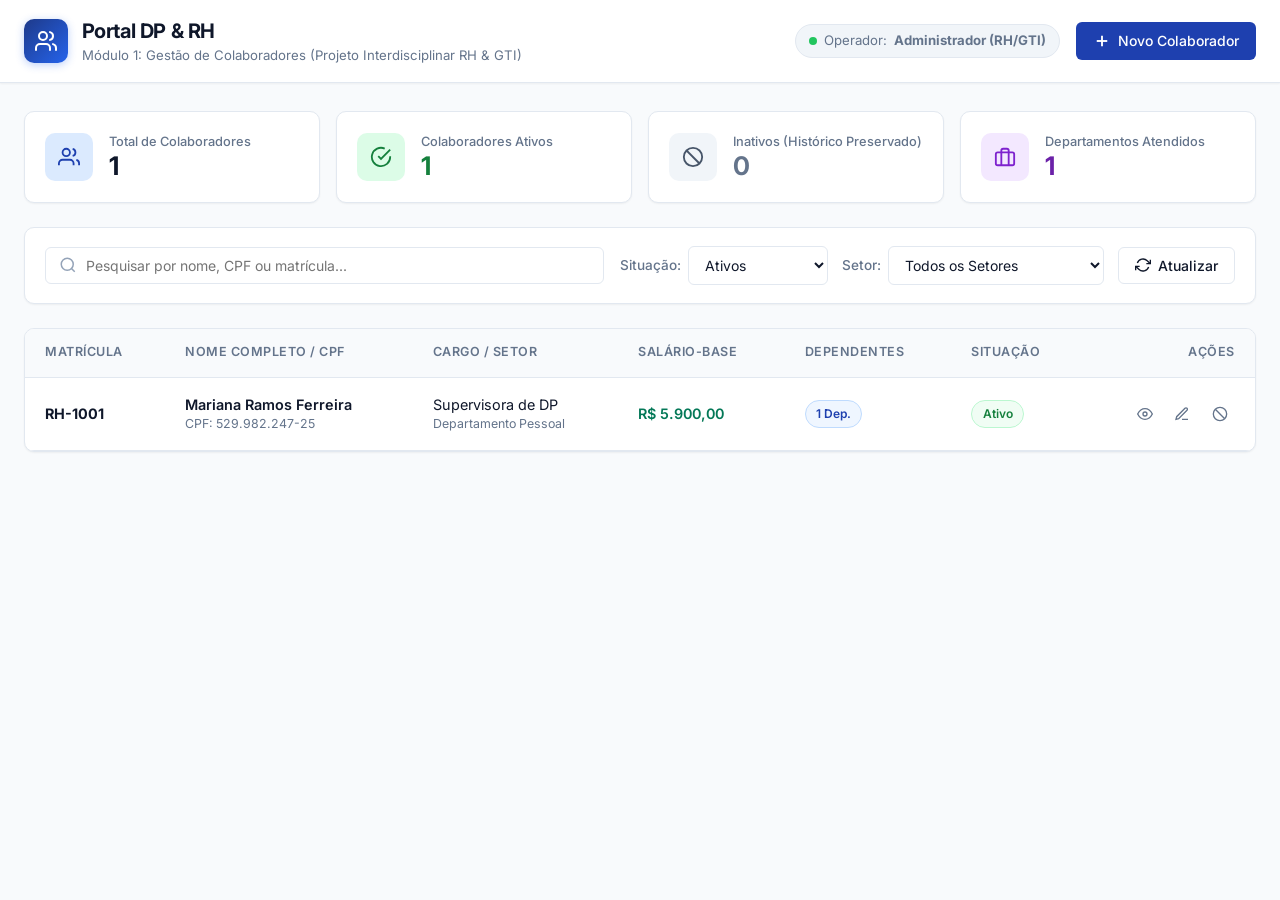
==== frontend/index.html @ aa5ba2c9 "feat: Implementação do Módulo 1 - Cadastro de Colaboradores (RH & GTI)" ====
<!DOCTYPE html>
<html lang="pt-BR">
<head>
  <meta charset="UTF-8">
  <meta name="viewport" content="width=device-width, initial-scale=1.0">
  <title>Portal DP & RH — Cadastro de Colaboradores</title>
  <meta name="description" content="Sistema de Departamento Pessoal e Gestão de Colaboradores — Módulo 1: Cadastro, Consulta, Edição e Auditoria de Colaboradores.">
  <link rel="preconnect" href="https://fonts.googleapis.com">
  <link rel="preconnect" href="https://fonts.gstatic.com" crossorigin>
  <link href="https://fonts.googleapis.com/css2?family=Inter:wght@300;400;500;600;700&display=swap" rel="stylesheet">
  <link rel="stylesheet" href="styles.css">
</head>
<body>
  <!-- Cabeçalho Principal -->
  <header class="app-header">
    <div class="header-container">
      <div class="brand">
        <div class="brand-icon">
          <svg width="24" height="24" viewBox="0 0 24 24" fill="none" stroke="currentColor" stroke-width="2" stroke-linecap="round" stroke-linejoin="round">
            <path d="M16 21v-2a4 4 0 0 0-4-4H6a4 4 0 0 0-4 4v2"></path>
            <circle cx="9" cy="7" r="4"></circle>
            <path d="M22 21v-2a4 4 0 0 0-3-3.87"></path>
            <path d="M16 3.13a4 4 0 0 1 0 7.75"></path>
          </svg>
        </div>
        <div>
          <h1 class="brand-title">Portal DP &amp; RH</h1>
          <p class="brand-subtitle">Módulo 1: Gestão de Colaboradores (Projeto Interdisciplinar RH &amp; GTI)</p>
        </div>
      </div>
      <div class="header-actions">
        <span class="user-badge" id="user-badge">
          <span class="user-status-dot"></span>
          Operador: <strong>Administrador (RH/GTI)</strong>
        </span>
        <button id="btn-novo-colaborador" class="btn btn-primary">
          <svg width="18" height="18" viewBox="0 0 24 24" fill="none" stroke="currentColor" stroke-width="2.5">
            <line x1="12" y1="5" x2="12" y2="19"></line>
            <line x1="5" y1="12" x2="19" y2="12"></line>
          </svg>
          Novo Colaborador
        </button>
      </div>
    </div>
  </header>

  <!-- Conteúdo Principal -->
  <main class="main-content">
    <!-- Cards de Métricas / Resumo -->
    <section class="metrics-grid">
      <div class="metric-card">
        <div class="metric-icon metric-icon-blue">
          <svg width="22" height="22" viewBox="0 0 24 24" fill="none" stroke="currentColor" stroke-width="2">
            <path d="M17 21v-2a4 4 0 0 0-4-4H5a4 4 0 0 0-4 4v2"></path>
            <circle cx="9" cy="7" r="4"></circle>
            <path d="M23 21v-2a4 4 0 0 0-3-3.87"></path>
            <path d="M16 3.13a4 4 0 0 1 0 7.75"></path>
          </svg>
        </div>
        <div class="metric-info">
          <span class="metric-label">Total de Colaboradores</span>
          <span class="metric-value" id="stat-total">0</span>
        </div>
      </div>

      <div class="metric-card">
        <div class="metric-icon metric-icon-green">
          <svg width="22" height="22" viewBox="0 0 24 24" fill="none" stroke="currentColor" stroke-width="2">
            <path d="M22 11.08V12a10 10 0 1 1-5.93-9.14"></path>
            <polyline points="22 4 12 14.01 9 11.01"></polyline>
          </svg>
        </div>
        <div class="metric-info">
          <span class="metric-label">Colaboradores Ativos</span>
          <span class="metric-value text-green" id="stat-ativos">0</span>
        </div>
      </div>

      <div class="metric-card">
        <div class="metric-icon metric-icon-gray">
          <svg width="22" height="22" viewBox="0 0 24 24" fill="none" stroke="currentColor" stroke-width="2">
            <circle cx="12" cy="12" r="10"></circle>
            <line x1="4.93" y1="4.93" x2="19.07" y2="19.07"></line>
          </svg>
        </div>
        <div class="metric-info">
          <span class="metric-label">Inativos (Histórico Preservado)</span>
          <span class="metric-value text-gray" id="stat-inativos">0</span>
        </div>
      </div>

      <div class="metric-card">
        <div class="metric-icon metric-icon-purple">
          <svg width="22" height="22" viewBox="0 0 24 24" fill="none" stroke="currentColor" stroke-width="2">
            <rect x="2" y="7" width="20" height="14" rx="2" ry="2"></rect>
            <path d="M16 21V5a2 2 0 0 0-2-2h-4a2 2 0 0 0-2 2v16"></path>
          </svg>
        </div>
        <div class="metric-info">
          <span class="metric-label">Departamentos Atendidos</span>
          <span class="metric-value text-purple" id="stat-setores">0</span>
        </div>
      </div>
    </section>

    <!-- Barra de Filtros e Pesquisa -->
    <section class="filters-card">
      <div class="search-input-wrapper">
        <svg class="search-icon" width="18" height="18" viewBox="0 0 24 24" fill="none" stroke="currentColor" stroke-width="2">
          <circle cx="11" cy="11" r="8"></circle>
          <line x1="21" y1="21" x2="16.65" y2="16.65"></line>
        </svg>
        <input 
          type="text" 
          id="filtro-pesquisa" 
          class="form-control search-input" 
          placeholder="Pesquisar por nome, CPF ou matrícula..."
          autocomplete="off"
        >
        <button id="btn-limpar-pesquisa" class="btn-clear hidden" title="Limpar pesquisa">&times;</button>
      </div>

      <div class="filters-group">
        <div class="filter-item">
          <label for="filtro-situacao">Situação:</label>
          <select id="filtro-situacao" class="form-control select-control">
            <option value="todos">Todos</option>
            <option value="ativo" selected>Ativos</option>
            <option value="inativo">Inativos</option>
          </select>
        </div>

        <div class="filter-item">
          <label for="filtro-setor">Setor:</label>
          <select id="filtro-setor" class="form-control select-control">
            <option value="">Todos os Setores</option>
            <option value="Recursos Humanos">Recursos Humanos</option>
            <option value="Departamento Pessoal">Departamento Pessoal</option>
            <option value="Tecnologia da Informação">Tecnologia da Informação</option>
            <option value="Financeiro">Financeiro</option>
            <option value="Operações">Operações</option>
            <option value="Comercial">Comercial</option>
            <option value="Administrativo">Administrativo</option>
          </select>
        </div>

        <button id="btn-recarregar" class="btn btn-outline" title="Atualizar listagem">
          <svg width="16" height="16" viewBox="0 0 24 24" fill="none" stroke="currentColor" stroke-width="2">
            <path d="M23 4v6h-6"></path>
            <path d="M1 20v-6h6"></path>
            <path d="M3.51 9a9 9 0 0 1 14.85-3.36L23 10M1 14l4.64 4.36A9 9 0 0 0 20.49 15"></path>
          </svg>
          Atualizar
        </button>
      </div>
    </section>

    <!-- Tabela de Colaboradores -->
    <section class="table-card">
      <div class="table-responsive">
        <table class="data-table" id="tabela-colaboradores">
          <thead>
            <tr>
              <th>Matrícula</th>
              <th>Nome Completo / CPF</th>
              <th>Cargo / Setor</th>
              <th>Salário-base</th>
              <th>Dependentes</th>
              <th>Situação</th>
              <th class="text-right">Ações</th>
            </tr>
          </thead>
          <tbody id="corpo-tabela">
            <!-- Renderizado dinamicamente via JavaScript -->
          </tbody>
        </table>
      </div>

      <!-- Estado Vazio / Sem Resultados -->
      <div id="estado-vazio" class="empty-state hidden">
        <div class="empty-icon">
          <svg width="48" height="48" viewBox="0 0 24 24" fill="none" stroke="currentColor" stroke-width="1.5">
            <circle cx="11" cy="11" r="8"></circle>
            <line x1="21" y1="21" x2="16.65" y2="16.65"></line>
            <line x1="8" y1="11" x2="14" y2="11"></line>
          </svg>
        </div>
        <h3 class="empty-title">Nenhum colaborador encontrado</h3>
        <p class="empty-desc">Tente alterar os termos da busca ou os filtros de situação e setor.</p>
        <button id="btn-limpar-filtros" class="btn btn-primary btn-sm">Limpar Filtros</button>
      </div>
    </section>
  </main>

  <!-- ============================================================ -->
  <!-- MODAL: FORMULÁRIO DE CADASTRO / EDIÇÃO                       -->
  <!-- ============================================================ -->
  <div id="modal-form" class="modal-overlay hidden" role="dialog" aria-modal="true" aria-labelledby="form-modal-title">
    <div class="modal-card modal-lg">
      <div class="modal-header">
        <div>
          <h2 id="form-modal-title" class="modal-title">Cadastrar Novo Colaborador</h2>
          <p class="modal-subtitle">Preencha os dados cadastrais conforme a especificação do Departamento Pessoal.</p>
        </div>
        <button class="btn-close" id="btn-fechar-form-modal" aria-label="Fechar">&times;</button>
      </div>

      <form id="colaborador-form" novalidate>
        <input type="hidden" id="colaborador-id">

        <div class="modal-body modal-scroll">
          <!-- Alerta de Erro Geral -->
          <div id="form-alerta-erro" class="alert alert-danger hidden"></div>

          <!-- SEÇÃO A: DADOS PESSOAIS -->
          <fieldset class="form-section">
            <legend class="section-legend">
              <span class="section-number">A</span>
              Dados Pessoais
            </legend>
            <div class="form-grid">
              <div class="form-group col-span-8">
                <label for="campo-nome">Nome Completo <span class="required">*</span></label>
                <input type="text" id="campo-nome" class="form-control" placeholder="Ex: Maria da Silva Souza" required>
                <span class="field-error" id="erro-nome_completo"></span>
              </div>

              <div class="form-group col-span-4">
                <label for="campo-cpf">CPF <span class="required">*</span></label>
                <input type="text" id="campo-cpf" class="form-control" placeholder="000.000.000-00" maxlength="14" required>
                <span class="field-error" id="erro-cpf"></span>
              </div>

              <div class="form-group col-span-6">
                <label for="campo-rg">RG <span class="text-muted">(Opcional)</span></label>
                <input type="text" id="campo-rg" class="form-control" placeholder="Ex: 12.345.678-9">
                <span class="field-error" id="erro-rg"></span>
              </div>

              <div class="form-group col-span-6">
                <label for="campo-data-nasc">Data de Nascimento <span class="required">*</span></label>
                <input type="date" id="campo-data-nasc" class="form-control" required>
                <span class="field-error" id="erro-data_nascimento"></span>
              </div>
            </div>
          </fieldset>

          <!-- SEÇÃO B: DADOS DE CONTATO E ENDEREÇO -->
          <fieldset class="form-section">
            <legend class="section-legend">
              <span class="section-number">B</span>
              Dados de Contato &amp; Endereço
            </legend>
            <div class="form-grid">
              <div class="form-group col-span-6">
                <label for="campo-email">E-mail Corporativo/Pessoal <span class="required">*</span></label>
                <input type="email" id="campo-email" class="form-control" placeholder="colaborador@empresa.com.br" required>
                <span class="field-error" id="erro-email"></span>
              </div>

              <div class="form-group col-span-6">
                <label for="campo-telefone">Telefone / WhatsApp <span class="text-muted">(Opcional)</span></label>
                <input type="tel" id="campo-telefone" class="form-control" placeholder="(00) 00000-0000">
                <span class="field-error" id="erro-telefone"></span>
              </div>

              <div class="form-group col-span-8">
                <label for="campo-logradouro">Logradouro / Rua <span class="text-muted">(Opcional)</span></label>
                <input type="text" id="campo-logradouro" class="form-control" placeholder="Av. Brasil">
              </div>

              <div class="form-group col-span-4">
                <label for="campo-numero">Número <span class="text-muted">(Opcional)</span></label>
                <input type="text" id="campo-numero" class="form-control" placeholder="Ex: 120">
              </div>

              <div class="form-group col-span-4">
                <label for="campo-bairro">Bairro <span class="text-muted">(Opcional)</span></label>
                <input type="text" id="campo-bairro" class="form-control" placeholder="Centro">
              </div>

              <div class="form-group col-span-4">
                <label for="campo-cidade">Cidade <span class="text-muted">(Opcional)</span></label>
                <input type="text" id="campo-cidade" class="form-control" placeholder="São Paulo">
              </div>

              <div class="form-group col-span-2">
                <label for="campo-uf">UF <span class="text-muted">(Opcional)</span></label>
                <input type="text" id="campo-uf" class="form-control" placeholder="SP" maxlength="2">
              </div>

              <div class="form-group col-span-2">
                <label for="campo-cep">CEP <span class="text-muted">(Opcional)</span></label>
                <input type="text" id="campo-cep" class="form-control" placeholder="00000-000" maxlength="9">
              </div>
            </div>
          </fieldset>

          <!-- SEÇÃO C: DADOS PROFISSIONAIS -->
          <fieldset class="form-section">
            <legend class="section-legend">
              <span class="section-number">C</span>
              Dados Profissionais &amp; Vínculo
            </legend>
            <div class="form-grid">
              <div class="form-group col-span-4">
                <label for="campo-matricula">Matrícula (ID Único) <span class="required">*</span></label>
                <input type="text" id="campo-matricula" class="form-control" placeholder="Ex: RH-2024" required>
                <span class="field-error" id="erro-matricula"></span>
              </div>

              <div class="form-group col-span-4">
                <label for="campo-data-adm">Data de Admissão <span class="required">*</span></label>
                <input type="date" id="campo-data-adm" class="form-control" required>
                <span class="field-error" id="erro-data_admissao"></span>
              </div>

              <div class="form-group col-span-4">
                <label for="campo-situacao">Situação do Vínculo <span class="required">*</span></label>
                <select id="campo-situacao" class="form-control select-control" required>
                  <option value="ativo" selected>Ativo</option>
                  <option value="inativo">Inativo</option>
                </select>
                <span class="field-error" id="erro-situacao"></span>
              </div>

              <div class="form-group col-span-4">
                <label for="campo-cargo">Cargo ou Função <span class="required">*</span></label>
                <input type="text" id="campo-cargo" class="form-control" placeholder="Ex: Analista de Recursos Humanos" required>
                <span class="field-error" id="erro-cargo"></span>
              </div>

              <div class="form-group col-span-4">
                <label for="campo-setor">Setor / Departamento <span class="required">*</span></label>
                <select id="campo-setor" class="form-control select-control" required>
                  <option value="">Selecione um setor...</option>
                  <option value="Recursos Humanos">Recursos Humanos</option>
                  <option value="Departamento Pessoal">Departamento Pessoal</option>
                  <option value="Tecnologia da Informação">Tecnologia da Informação</option>
                  <option value="Financeiro">Financeiro</option>
                  <option value="Operações">Operações</option>
                  <option value="Comercial">Comercial</option>
                  <option value="Administrativo">Administrativo</option>
                </select>
                <span class="field-error" id="erro-setor"></span>
              </div>

              <div class="form-group col-span-4">
                <label for="campo-salario">Salário-base (R$) <span class="required">*</span></label>
                <input type="text" id="campo-salario" class="form-control" placeholder="0,00" required>
                <span class="field-error" id="erro-salario_base"></span>
              </div>
            </div>
          </fieldset>

          <!-- SEÇÃO D: DEPENDENTES -->
          <fieldset class="form-section">
            <div class="section-legend-row">
              <legend class="section-legend">
                <span class="section-number">D</span>
                Dependentes (Para Fins Cadastrais e Futuro IRRF/Salário-família)
              </legend>
              <button type="button" id="btn-adicionar-dependente" class="btn btn-outline btn-sm">
                <svg width="14" height="14" viewBox="0 0 24 24" fill="none" stroke="currentColor" stroke-width="2">
                  <line x1="12" y1="5" x2="12" y2="19"></line>
                  <line x1="5" y1="12" x2="19" y2="12"></line>
                </svg>
                + Adicionar Dependente
              </button>
            </div>

            <div id="container-dependentes" class="dependentes-list">
              <!-- Linhas de dependentes inseridas dinamicamente -->
            </div>
            <div id="dependentes-vazio" class="dependentes-empty-hint">
              Nenhum dependente informado para este colaborador.
            </div>
          </fieldset>
        </div>

        <div class="modal-footer">
          <button type="button" class="btn btn-outline" id="btn-cancelar-form">Cancelar</button>
          <button type="submit" class="btn btn-primary" id="btn-salvar-colaborador">
            <svg width="18" height="18" viewBox="0 0 24 24" fill="none" stroke="currentColor" stroke-width="2">
              <path d="M19 21H5a2 2 0 0 1-2-2V5a2 2 0 0 1 2-2h11l5 5v11a2 2 0 0 1-2 2z"></path>
              <polyline points="17 21 17 13 7 13 7 21"></polyline>
              <polyline points="7 3 7 8 15 8"></polyline>
            </svg>
            Salvar Colaborador
          </button>
        </div>
      </form>
    </div>
  </div>

  <!-- ============================================================ -->
  <!-- MODAL: VISUALIZAÇÃO DE DETALHES COMPLETOS E AUDITORIA       -->
  <!-- ============================================================ -->
  <div id="modal-detalhes" class="modal-overlay hidden" role="dialog" aria-modal="true">
    <div class="modal-card modal-lg">
      <div class="modal-header">
        <div>
          <h2 class="modal-title" id="detalhes-nome">Ficha Cadastral do Colaborador</h2>
          <p class="modal-subtitle" id="detalhes-matricula-sub">Matrícula: --</p>
        </div>
        <button class="btn-close" id="btn-fechar-detalhes">&times;</button>
      </div>

      <div class="modal-tabs">
        <button class="modal-tab active" data-tab="tab-ficha">Ficha Cadastral</button>
        <button class="modal-tab" data-tab="tab-dependentes">Dependentes (<span id="detalhes-qtd-dep">0</span>)</button>
        <button class="modal-tab" data-tab="tab-historico">Histórico de Alterações / Auditoria</button>
      </div>

      <div class="modal-body modal-scroll">
        <!-- Aba 1: Ficha Cadastral -->
        <div id="tab-ficha" class="tab-content active">
          <div class="details-grid">
            <div class="details-card">
              <h4>Dados Pessoais</h4>
              <p><strong>Nome:</strong> <span id="view-nome">--</span></p>
              <p><strong>CPF:</strong> <span id="view-cpf">--</span></p>
              <p><strong>RG:</strong> <span id="view-rg">--</span></p>
              <p><strong>Data de Nascimento:</strong> <span id="view-nasc">--</span></p>
            </div>

            <div class="details-card">
              <h4>Dados de Contato</h4>
              <p><strong>E-mail:</strong> <span id="view-email">--</span></p>
              <p><strong>Telefone:</strong> <span id="view-telefone">--</span></p>
              <p><strong>Endereço:</strong> <span id="view-endereco">--</span></p>
            </div>

            <div class="details-card col-span-2">
              <h4>Dados Profissionais &amp; Vínculo</h4>
              <div class="details-subgrid">
                <p><strong>Matrícula:</strong> <span id="view-matricula">--</span></p>
                <p><strong>Data de Admissão:</strong> <span id="view-admissao">--</span></p>
                <p><strong>Cargo:</strong> <span id="view-cargo">--</span></p>
                <p><strong>Setor:</strong> <span id="view-setor">--</span></p>
                <p><strong>Salário-base:</strong> <span id="view-salario" class="text-money">--</span></p>
                <p><strong>Situação:</strong> <span id="view-situacao">--</span></p>
              </div>
            </div>
          </div>
        </div>

        <!-- Aba 2: Dependentes -->
        <div id="tab-dependentes" class="tab-content">
          <div id="detalhes-lista-dependentes" class="dependentes-view-list">
            <!-- Renderizado dinamicamente -->
          </div>
        </div>

        <!-- Aba 3: Histórico de Alterações -->
        <div id="tab-historico" class="tab-content">
          <div class="timeline" id="detalhes-timeline">
            <!-- Linhas de auditoria renderizadas dinamicamente -->
          </div>
        </div>
      </div>

      <div class="modal-footer">
        <button class="btn btn-outline" id="btn-fechar-detalhes-footer">Fechar</button>
        <button class="btn btn-primary" id="btn-editar-a-partir-detalhes">
          <svg width="16" height="16" viewBox="0 0 24 24" fill="none" stroke="currentColor" stroke-width="2">
            <path d="M12 20h9"></path>
            <path d="M16.5 3.5a2.121 2.121 0 0 1 3 3L7 19l-4 1 1-4L16.5 3.5z"></path>
          </svg>
          Editar Cadastro
        </button>
      </div>
    </div>
  </div>

  <!-- ============================================================ -->
  <!-- MODAL: CONFIRMAÇÃO DE INATIVAÇÃO LÓGICA                      -->
  <!-- ============================================================ -->
  <div id="modal-inativar" class="modal-overlay hidden" role="dialog" aria-modal="true">
    <div class="modal-card modal-sm">
      <div class="modal-header">
        <h2 class="modal-title text-warning">Confirmar Inativação</h2>
        <button class="btn-close" id="btn-fechar-inativar">&times;</button>
      </div>
      <div class="modal-body">
        <p>Você está prestes a <strong>inativar</strong> o colaborador:</p>
        <div class="alert alert-warning" id="inativar-info-colaborador">
          --
        </div>
        <p class="text-sm text-muted">
          Atenção: A inativação é <strong>lógica</strong>. O colaborador não será excluído do banco de dados,
          seus dados pessoais e histórico permanecerão integralmente preservados para fins de auditoria e futuras consultas.
        </p>

        <div class="form-group mt-3">
          <label for="inativar-motivo">Motivo do Desligamento / Inativação <span class="text-muted">(Opcional)</span></label>
          <textarea id="inativar-motivo" class="form-control" rows="2" placeholder="Ex: Desligamento a pedido, término de contrato temporário..."></textarea>
        </div>
      </div>
      <div class="modal-footer">
        <button class="btn btn-outline" id="btn-cancelar-inativar">Cancelar</button>
        <button class="btn btn-danger" id="btn-confirmar-inativacao">Sim, Inativar Colaborador</button>
      </div>
    </div>
  </div>

  <!-- Toast Container para Notificações -->
  <div id="toast-container" class="toast-container" aria-live="polite"></div>

  <script src="app.js"></script>
</body>
</html>
---- frontend/styles.css ----
/* ==========================================================================
   Design System & Estilos — Portal DP & RH (Módulo de Colaboradores)
   Paleta institucional limpa, moderna, responsiva e com micro-interações.
   ========================================================================== */

:root {
  --primary: #1e40af;
  --primary-hover: #1d4ed8;
  --primary-light: #eff6ff;
  --primary-border: #bfdbfe;
  
  --bg-app: #f8fafc;
  --bg-card: #ffffff;
  --bg-subtle: #f1f5f9;
  
  --text-main: #0f172a;
  --text-muted: #64748b;
  --text-subtle: #94a3b8;
  
  --border-color: #e2e8f0;
  --border-focus: #3b82f6;
  
  --success: #15803d;
  --success-bg: #f0fdf4;
  --success-border: #bbf7d0;
  
  --danger: #b91c1c;
  --danger-hover: #991b1b;
  --danger-bg: #fef2f2;
  --danger-border: #fecaca;
  
  --warning: #b45309;
  --warning-bg: #fffbeb;
  --warning-border: #fde68a;
  
  --purple: #6b21a8;
  --purple-bg: #faf5ff;
  
  --shadow-sm: 0 1px 2px 0 rgb(0 0 0 / 0.05);
  --shadow-md: 0 4px 6px -1px rgb(0 0 0 / 0.1), 0 2px 4px -2px rgb(0 0 0 / 0.1);
  --shadow-lg: 0 10px 15px -3px rgb(0 0 0 / 0.1), 0 4px 6px -4px rgb(0 0 0 / 0.1);
  --shadow-xl: 0 20px 25px -5px rgb(0 0 0 / 0.1), 0 8px 10px -6px rgb(0 0 0 / 0.1);
  
  --radius-sm: 6px;
  --radius-md: 10px;
  --radius-lg: 14px;
  --radius-full: 9999px;
  
  --transition: all 0.2s cubic-bezier(0.4, 0, 0.2, 1);
}

* {
  margin: 0;
  padding: 0;
  box-sizing: border-box;
}

body {
  font-family: 'Inter', system-ui, -apple-system, BlinkMacSystemFont, "Segoe UI", Roboto, sans-serif;
  background-color: var(--bg-app);
  color: var(--text-main);
  line-height: 1.5;
  -webkit-font-smoothing: antialiased;
}

/* ==========================================================================
   Cabeçalho
   ========================================================================== */
.app-header {
  background-color: var(--bg-card);
  border-bottom: 1px solid var(--border-color);
  position: sticky;
  top: 0;
  z-index: 40;
  box-shadow: var(--shadow-sm);
}

.header-container {
  max-width: 1280px;
  margin: 0 auto;
  padding: 1rem 1.5rem;
  display: flex;
  align-items: center;
  justify-content: space-between;
  flex-wrap: wrap;
  gap: 1rem;
}

.brand {
  display: flex;
  align-items: center;
  gap: 0.85rem;
}

.brand-icon {
  background: linear-gradient(135deg, #1e3a8a, #2563eb);
  color: #ffffff;
  width: 44px;
  height: 44px;
  border-radius: var(--radius-md);
  display: flex;
  align-items: center;
  justify-content: center;
  box-shadow: 0 2px 8px rgba(37, 99, 235, 0.3);
}

.brand-title {
  font-size: 1.25rem;
  font-weight: 700;
  color: var(--text-main);
  letter-spacing: -0.02em;
}

.brand-subtitle {
  font-size: 0.825rem;
  color: var(--text-muted);
}

.header-actions {
  display: flex;
  align-items: center;
  gap: 1rem;
}

.user-badge {
  font-size: 0.825rem;
  color: var(--text-muted);
  background-color: var(--bg-subtle);
  padding: 0.4rem 0.8rem;
  border-radius: var(--radius-full);
  display: inline-flex;
  align-items: center;
  gap: 0.45rem;
  border: 1px solid var(--border-color);
}

.user-status-dot {
  width: 8px;
  height: 8px;
  border-radius: 50%;
  background-color: #22c55e;
}

/* ==========================================================================
   Layout Principal
   ========================================================================== */
.main-content {
  max-width: 1280px;
  margin: 0 auto;
  padding: 1.75rem 1.5rem 3rem;
  display: flex;
  flex-direction: column;
  gap: 1.5rem;
}

/* ==========================================================================
   Cards de Métricas
   ========================================================================== */
.metrics-grid {
  display: grid;
  grid-template-columns: repeat(auto-fit, minmax(240px, 1fr));
  gap: 1rem;
}

.metric-card {
  background-color: var(--bg-card);
  border: 1px solid var(--border-color);
  border-radius: var(--radius-md);
  padding: 1.25rem;
  display: flex;
  align-items: center;
  gap: 1rem;
  box-shadow: var(--shadow-sm);
  transition: var(--transition);
}

.metric-card:hover {
  transform: translateY(-2px);
  box-shadow: var(--shadow-md);
}

.metric-icon {
  width: 48px;
  height: 48px;
  border-radius: var(--radius-md);
  display: flex;
  align-items: center;
  justify-content: center;
  flex-shrink: 0;
}

.metric-icon-blue { background-color: #dbeafe; color: #1e40af; }
.metric-icon-green { background-color: #dcfce7; color: #15803d; }
.metric-icon-gray { background-color: #f1f5f9; color: #475569; }
.metric-icon-purple { background-color: #f3e8ff; color: #7e22ce; }

.metric-info {
  display: flex;
  flex-direction: column;
}

.metric-label {
  font-size: 0.8rem;
  font-weight: 500;
  color: var(--text-muted);
}

.metric-value {
  font-size: 1.6rem;
  font-weight: 700;
  color: var(--text-main);
  line-height: 1.2;
}

.text-green { color: var(--success); }
.text-gray { color: var(--text-muted); }
.text-purple { color: var(--purple); }

/* ==========================================================================
   Filtros e Busca
   ========================================================================== */
.filters-card {
  background-color: var(--bg-card);
  border: 1px solid var(--border-color);
  border-radius: var(--radius-md);
  padding: 1.15rem 1.25rem;
  display: flex;
  align-items: center;
  justify-content: space-between;
  flex-wrap: wrap;
  gap: 1rem;
  box-shadow: var(--shadow-sm);
}

.search-input-wrapper {
  position: relative;
  flex: 1;
  min-width: 280px;
}

.search-icon {
  position: absolute;
  left: 0.85rem;
  top: 50%;
  transform: translateY(-50%);
  color: var(--text-subtle);
  pointer-events: none;
}

.search-input {
  padding-left: 2.5rem !important;
  padding-right: 2rem !important;
}

.btn-clear {
  position: absolute;
  right: 0.75rem;
  top: 50%;
  transform: translateY(-50%);
  background: none;
  border: none;
  font-size: 1.25rem;
  color: var(--text-subtle);
  cursor: pointer;
}

.filters-group {
  display: flex;
  align-items: center;
  flex-wrap: wrap;
  gap: 0.85rem;
}

.filter-item {
  display: flex;
  align-items: center;
  gap: 0.45rem;
  font-size: 0.85rem;
  font-weight: 500;
  color: var(--text-muted);
}

.select-control {
  min-width: 140px;
  cursor: pointer;
}

/* ==========================================================================
   Tabela de Colaboradores
   ========================================================================== */
.table-card {
  background-color: var(--bg-card);
  border: 1px solid var(--border-color);
  border-radius: var(--radius-md);
  box-shadow: var(--shadow-sm);
  overflow: hidden;
}

.table-responsive {
  width: 100%;
  overflow-x: auto;
}

.data-table {
  width: 100%;
  border-collapse: collapse;
  text-align: left;
  font-size: 0.9rem;
}

.data-table th {
  background-color: #f8fafc;
  color: var(--text-muted);
  font-weight: 600;
  font-size: 0.785rem;
  text-transform: uppercase;
  letter-spacing: 0.04em;
  padding: 0.9rem 1.25rem;
  border-bottom: 1px solid var(--border-color);
}

.data-table td {
  padding: 1rem 1.25rem;
  border-bottom: 1px solid var(--border-color);
  color: var(--text-main);
  vertical-align: middle;
}

.data-table tbody tr:hover {
  background-color: #f8fafc;
}

.data-table tbody tr.row-inativo {
  background-color: #fafafa;
  opacity: 0.85;
}

.colab-cell-main {
  display: flex;
  flex-direction: column;
}

.colab-name {
  font-weight: 600;
  color: var(--text-main);
}

.colab-sub {
  font-size: 0.775rem;
  color: var(--text-muted);
}

.text-right { text-align: right; }
.text-money { font-weight: 600; color: #047857; }

/* Badges */
.badge {
  display: inline-flex;
  align-items: center;
  gap: 0.35rem;
  padding: 0.25rem 0.65rem;
  border-radius: var(--radius-full);
  font-size: 0.75rem;
  font-weight: 600;
  text-transform: capitalize;
}

.badge-ativo {
  background-color: var(--success-bg);
  color: var(--success);
  border: 1px solid var(--success-border);
}

.badge-inativo {
  background-color: var(--bg-subtle);
  color: var(--text-muted);
  border: 1px solid var(--border-color);
}

.badge-dep {
  background-color: var(--primary-light);
  color: var(--primary);
  border: 1px solid var(--primary-border);
}

/* Ações da Tabela */
.table-actions {
  display: flex;
  align-items: center;
  justify-content: flex-end;
  gap: 0.4rem;
}

.btn-icon {
  background: transparent;
  border: 1px solid transparent;
  border-radius: var(--radius-sm);
  color: var(--text-muted);
  cursor: pointer;
  padding: 0.4rem;
  display: inline-flex;
  align-items: center;
  justify-content: center;
  transition: var(--transition);
}

.btn-icon:hover {
  background-color: var(--bg-subtle);
  color: var(--text-main);
  border-color: var(--border-color);
}

.btn-icon.text-danger:hover {
  background-color: var(--danger-bg);
  color: var(--danger);
  border-color: var(--danger-border);
}

.btn-icon.text-success:hover {
  background-color: var(--success-bg);
  color: var(--success);
  border-color: var(--success-border);
}

/* Estado Vazio */
.empty-state {
  padding: 3.5rem 1.5rem;
  text-align: center;
  display: flex;
  flex-direction: column;
  align-items: center;
  justify-content: center;
}

.empty-icon {
  color: var(--text-subtle);
  margin-bottom: 0.75rem;
}

.empty-title {
  font-size: 1.1rem;
  font-weight: 600;
  color: var(--text-main);
}

.empty-desc {
  font-size: 0.875rem;
  color: var(--text-muted);
  margin: 0.35rem 0 1.25rem;
}

/* ==========================================================================
   Botões e Formulários
   ========================================================================== */
.btn {
  display: inline-flex;
  align-items: center;
  justify-content: center;
  gap: 0.45rem;
  font-family: inherit;
  font-size: 0.875rem;
  font-weight: 500;
  padding: 0.55rem 1rem;
  border-radius: var(--radius-sm);
  border: 1px solid transparent;
  cursor: pointer;
  transition: var(--transition);
}

.btn-sm {
  padding: 0.35rem 0.75rem;
  font-size: 0.8rem;
}

.btn-primary {
  background-color: var(--primary);
  color: #ffffff;
}

.btn-primary:hover {
  background-color: var(--primary-hover);
  box-shadow: 0 2px 4px rgba(30, 64, 175, 0.25);
}

.btn-outline {
  background-color: var(--bg-card);
  border-color: var(--border-color);
  color: var(--text-main);
}

.btn-outline:hover {
  background-color: var(--bg-subtle);
  border-color: #cbd5e1;
}

.btn-danger {
  background-color: var(--danger);
  color: #ffffff;
}

.btn-danger:hover {
  background-color: var(--danger-hover);
}

.form-control {
  width: 100%;
  font-family: inherit;
  font-size: 0.875rem;
  color: var(--text-main);
  background-color: var(--bg-card);
  border: 1px solid var(--border-color);
  border-radius: var(--radius-sm);
  padding: 0.55rem 0.75rem;
  transition: var(--transition);
  outline: none;
}

.form-control:focus {
  border-color: var(--border-focus);
  box-shadow: 0 0 0 3px rgba(59, 130, 246, 0.15);
}

.form-control.is-invalid {
  border-color: var(--danger);
  background-color: #fffbfb;
}

.form-control.is-invalid:focus {
  box-shadow: 0 0 0 3px rgba(220, 38, 38, 0.15);
}

.field-error {
  display: block;
  font-size: 0.775rem;
  color: var(--danger);
  margin-top: 0.25rem;
  min-height: 1rem;
}

/* ==========================================================================
   Modais
   ========================================================================== */
.modal-overlay {
  position: fixed;
  inset: 0;
  background-color: rgba(15, 23, 42, 0.65);
  backdrop-filter: blur(4px);
  z-index: 50;
  display: flex;
  align-items: center;
  justify-content: center;
  padding: 1.5rem;
  opacity: 1;
  transition: opacity 0.2s ease;
}

.modal-card {
  background-color: var(--bg-card);
  border-radius: var(--radius-lg);
  box-shadow: var(--shadow-xl);
  width: 100%;
  max-height: 90vh;
  display: flex;
  flex-direction: column;
  overflow: hidden;
  animation: modalEnter 0.25s cubic-bezier(0.16, 1, 0.3, 1);
}

@keyframes modalEnter {
  from {
    opacity: 0;
    transform: scale(0.96) translateY(8px);
  }
  to {
    opacity: 1;
    transform: scale(1) translateY(0);
  }
}

.modal-sm { max-width: 500px; }
.modal-lg { max-width: 860px; }

.modal-header {
  padding: 1.25rem 1.5rem;
  border-bottom: 1px solid var(--border-color);
  display: flex;
  align-items: flex-start;
  justify-content: space-between;
  gap: 1rem;
}

.modal-title {
  font-size: 1.15rem;
  font-weight: 700;
  color: var(--text-main);
}

.modal-subtitle {
  font-size: 0.825rem;
  color: var(--text-muted);
}

.btn-close {
  background: none;
  border: none;
  font-size: 1.5rem;
  line-height: 1;
  color: var(--text-muted);
  cursor: pointer;
  padding: 0.2rem 0.4rem;
  border-radius: var(--radius-sm);
}

.btn-close:hover {
  background-color: var(--bg-subtle);
  color: var(--text-main);
}

.modal-body {
  padding: 1.5rem;
}

.modal-scroll {
  overflow-y: auto;
}

.modal-footer {
  padding: 1rem 1.5rem;
  background-color: #f8fafc;
  border-top: 1px solid var(--border-color);
  display: flex;
  align-items: center;
  justify-content: flex-end;
  gap: 0.75rem;
}

/* ==========================================================================
   Formulário de Colaborador (Seções & Grids)
   ========================================================================== */
.form-section {
  border: 1px solid var(--border-color);
  border-radius: var(--radius-md);
  padding: 1.25rem;
  margin-bottom: 1.25rem;
  background-color: #ffffff;
}

.section-legend {
  font-size: 0.95rem;
  font-weight: 600;
  color: var(--text-main);
  padding: 0 0.5rem;
  display: flex;
  align-items: center;
  gap: 0.45rem;
}

.section-number {
  background-color: var(--primary-light);
  color: var(--primary);
  width: 20px;
  height: 20px;
  border-radius: 50%;
  font-size: 0.75rem;
  font-weight: 700;
  display: inline-flex;
  align-items: center;
  justify-content: center;
}

.section-legend-row {
  display: flex;
  align-items: center;
  justify-content: space-between;
  margin-bottom: 0.85rem;
}

.form-grid {
  display: grid;
  grid-template-columns: repeat(12, 1fr);
  gap: 0.85rem;
  margin-top: 0.5rem;
}

.col-span-2 { grid-column: span 2; }
.col-span-4 { grid-column: span 4; }
.col-span-6 { grid-column: span 6; }
.col-span-8 { grid-column: span 8; }
.col-span-12 { grid-column: span 12; }

.form-group label {
  display: block;
  font-size: 0.825rem;
  font-weight: 600;
  color: var(--text-main);
  margin-bottom: 0.35rem;
}

.required { color: var(--danger); }
.text-muted { color: var(--text-muted); font-size: 0.775rem; font-weight: normal; }

/* Dependentes List */
.dependentes-list {
  display: flex;
  flex-direction: column;
  gap: 0.75rem;
}

.dependente-row {
  display: grid;
  grid-template-columns: 2fr 1.5fr 1.5fr auto;
  gap: 0.75rem;
  align-items: center;
  background-color: var(--bg-subtle);
  padding: 0.75rem;
  border-radius: var(--radius-sm);
  border: 1px solid var(--border-color);
}

.dependentes-empty-hint {
  font-size: 0.85rem;
  color: var(--text-muted);
  font-style: italic;
  padding: 0.5rem;
  text-align: center;
}

/* ==========================================================================
   Abas e Visualização de Detalhes
   ========================================================================== */
.modal-tabs {
  display: flex;
  border-bottom: 1px solid var(--border-color);
  background-color: #f8fafc;
  padding: 0 1.5rem;
}

.modal-tab {
  background: none;
  border: none;
  font-family: inherit;
  font-size: 0.875rem;
  font-weight: 500;
  color: var(--text-muted);
  padding: 0.85rem 1rem;
  border-bottom: 2px solid transparent;
  cursor: pointer;
  transition: var(--transition);
}

.modal-tab.active {
  color: var(--primary);
  border-bottom-color: var(--primary);
  font-weight: 600;
}

.tab-content {
  display: none;
}

.tab-content.active {
  display: block;
}

.details-grid {
  display: grid;
  grid-template-columns: repeat(2, 1fr);
  gap: 1rem;
}

.details-card {
  background-color: var(--bg-subtle);
  border: 1px solid var(--border-color);
  border-radius: var(--radius-md);
  padding: 1rem;
}

.details-card h4 {
  font-size: 0.9rem;
  font-weight: 700;
  color: var(--primary);
  margin-bottom: 0.75rem;
  border-bottom: 1px solid var(--border-color);
  padding-bottom: 0.35rem;
}

.details-card p {
  font-size: 0.85rem;
  margin-bottom: 0.45rem;
  color: var(--text-main);
}

.details-subgrid {
  display: grid;
  grid-template-columns: repeat(3, 1fr);
  gap: 0.75rem;
}

/* Timeline / Histórico */
.timeline {
  display: flex;
  flex-direction: column;
  position: relative;
  padding-left: 1.5rem;
}

.timeline::before {
  content: '';
  position: absolute;
  left: 6px;
  top: 8px;
  bottom: 8px;
  width: 2px;
  background-color: var(--border-color);
}

.timeline-item {
  position: relative;
  margin-bottom: 1.25rem;
}

.timeline-item::before {
  content: '';
  position: absolute;
  left: -1.5rem;
  top: 4px;
  width: 14px;
  height: 14px;
  border-radius: 50%;
  background-color: var(--primary);
  border: 3px solid #ffffff;
  box-shadow: 0 0 0 1px var(--primary-border);
}

.timeline-header {
  display: flex;
  align-items: center;
  justify-content: space-between;
  margin-bottom: 0.25rem;
}

.timeline-action {
  font-size: 0.85rem;
  font-weight: 600;
  color: var(--text-main);
}

.timeline-date {
  font-size: 0.75rem;
  color: var(--text-muted);
}

.timeline-body {
  font-size: 0.825rem;
  color: var(--text-muted);
  background-color: var(--bg-subtle);
  padding: 0.5rem 0.75rem;
  border-radius: var(--radius-sm);
  border: 1px solid var(--border-color);
}

.timeline-body strong {
  color: var(--text-main);
}

.timeline-user {
  display: inline-block;
  margin-top: 0.25rem;
  font-size: 0.725rem;
  color: var(--text-subtle);
}

/* ==========================================================================
   Alertas e Toasts
   ========================================================================== */
.alert {
  padding: 0.75rem 1rem;
  border-radius: var(--radius-sm);
  font-size: 0.85rem;
  margin-bottom: 1rem;
}

.alert-danger {
  background-color: var(--danger-bg);
  border: 1px solid var(--danger-border);
  color: var(--danger);
}

.alert-warning {
  background-color: var(--warning-bg);
  border: 1px solid var(--warning-border);
  color: var(--warning);
}

.toast-container {
  position: fixed;
  bottom: 1.5rem;
  right: 1.5rem;
  z-index: 100;
  display: flex;
  flex-direction: column;
  gap: 0.75rem;
}

.toast {
  background-color: #1e293b;
  color: #ffffff;
  padding: 0.85rem 1.25rem;
  border-radius: var(--radius-md);
  box-shadow: var(--shadow-lg);
  font-size: 0.875rem;
  display: flex;
  align-items: center;
  gap: 0.75rem;
  animation: toastIn 0.3s cubic-bezier(0.16, 1, 0.3, 1);
  min-width: 300px;
}

.toast-success { border-left: 4px solid #22c55e; }
.toast-error { border-left: 4px solid #ef4444; }
.toast-warning { border-left: 4px solid #f59e0b; }

@keyframes toastIn {
  from { opacity: 0; transform: translateY(12px); }
  to { opacity: 1; transform: translateY(0); }
}

.hidden { display: none !important; }

/* ==========================================================================
   Responsividade Mobile & Tablets
   ========================================================================== */
@media (max-width: 900px) {
  .details-grid { grid-template-columns: 1fr; }
  .details-card.col-span-2 { grid-column: span 1; }
  .details-subgrid { grid-template-columns: 1fr 1fr; }
  .col-span-8, .col-span-6, .col-span-4, .col-span-2 { grid-column: span 12; }
}

@media (max-width: 640px) {
  .header-container { flex-direction: column; align-items: flex-start; }
  .header-actions { width: 100%; justify-content: space-between; }
  .filters-card { flex-direction: column; align-items: stretch; }
  .filters-group { flex-direction: column; align-items: stretch; }
  .select-control { width: 100%; }
  .dependente-row { grid-template-columns: 1fr; }
}
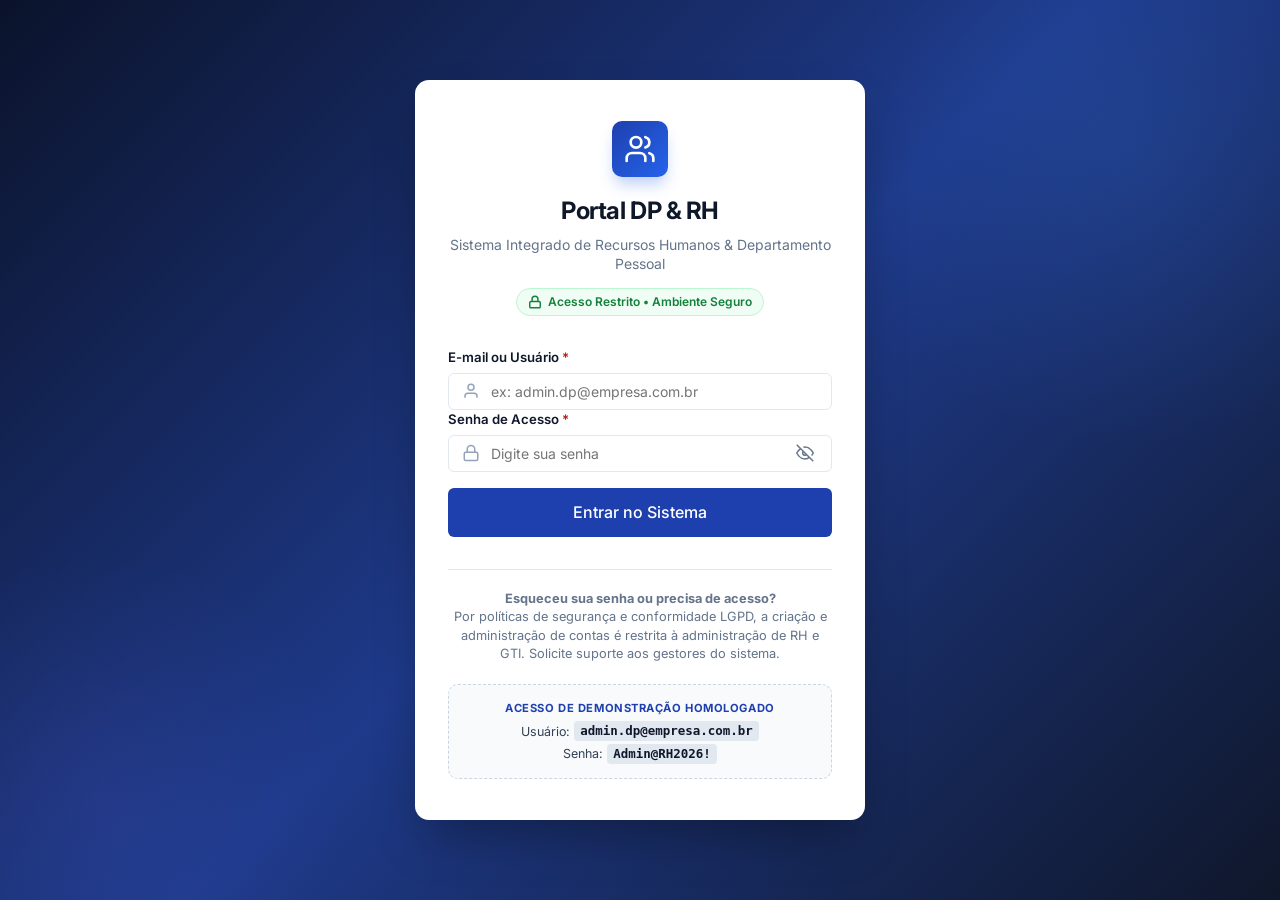
==== commit a1e0f677: "feat: Implementacao da Tela de Login, Autenticacao Real e Protecao de Endpoints (RF-40, RF-41, RF-43" ====
--- a/frontend/index.html
+++ b/frontend/index.html
@@ -11,38 +11,168 @@
   <link rel="stylesheet" href="styles.css">
 </head>
 <body>
-  <!-- Cabeçalho Principal -->
-  <header class="app-header">
-    <div class="header-container">
-      <div class="brand">
-        <div class="brand-icon">
-          <svg width="24" height="24" viewBox="0 0 24 24" fill="none" stroke="currentColor" stroke-width="2" stroke-linecap="round" stroke-linejoin="round">
+  <!-- ============================================================ -->
+  <!-- TELA DE AUTENTICAÇÃO / LOGIN (RF-40, RF-41, RNF-01, RNF-02)   -->
+  <!-- ============================================================ -->
+  <div id="tela-login" class="login-wrapper">
+    <div class="login-card">
+      <div class="login-header">
+        <div class="login-brand-icon">
+          <svg width="32" height="32" viewBox="0 0 24 24" fill="none" stroke="currentColor" stroke-width="2" stroke-linecap="round" stroke-linejoin="round">
             <path d="M16 21v-2a4 4 0 0 0-4-4H6a4 4 0 0 0-4 4v2"></path>
             <circle cx="9" cy="7" r="4"></circle>
             <path d="M22 21v-2a4 4 0 0 0-3-3.87"></path>
             <path d="M16 3.13a4 4 0 0 1 0 7.75"></path>
           </svg>
         </div>
-        <div>
-          <h1 class="brand-title">Portal DP &amp; RH</h1>
-          <p class="brand-subtitle">Módulo 1: Gestão de Colaboradores (Projeto Interdisciplinar RH &amp; GTI)</p>
-        </div>
-      </div>
-      <div class="header-actions">
-        <span class="user-badge" id="user-badge">
-          <span class="user-status-dot"></span>
-          Operador: <strong>Administrador (RH/GTI)</strong>
-        </span>
-        <button id="btn-novo-colaborador" class="btn btn-primary">
-          <svg width="18" height="18" viewBox="0 0 24 24" fill="none" stroke="currentColor" stroke-width="2.5">
-            <line x1="12" y1="5" x2="12" y2="19"></line>
-            <line x1="5" y1="12" x2="19" y2="12"></line>
-          </svg>
-          Novo Colaborador
+        <h1 class="login-title">Portal DP &amp; RH</h1>
+        <p class="login-subtitle">Sistema Integrado de Recursos Humanos &amp; Departamento Pessoal</p>
+        <div class="security-badge">
+          <svg width="14" height="14" viewBox="0 0 24 24" fill="none" stroke="currentColor" stroke-width="2.5">
+            <rect x="3" y="11" width="18" height="11" rx="2" ry="2"></rect>
+            <path d="M7 11V7a5 5 0 0 1 10 0v4"></path>
+          </svg>
+          <span>Acesso Restrito &bull; Ambiente Seguro</span>
+        </div>
+      </div>
+
+      <!-- Alerta de Erro de Autenticação -->
+      <div id="login-alerta" class="alert alert-danger hidden" role="alert">
+        <svg width="18" height="18" viewBox="0 0 24 24" fill="none" stroke="currentColor" stroke-width="2">
+          <circle cx="12" cy="12" r="10"></circle>
+          <line x1="12" y1="8" x2="12" y2="12"></line>
+          <line x1="12" y1="16" x2="12.01" y2="16"></line>
+        </svg>
+        <span id="login-alerta-mensagem">Identificador ou senha incorretos.</span>
+      </div>
+
+      <form id="form-login" novalidate>
+        <!-- Campo: E-mail ou Identificador de Usuário -->
+        <div class="form-group">
+          <label for="login-identificador">E-mail ou Usuário <span class="required">*</span></label>
+          <div class="input-with-icon">
+            <svg class="input-icon" width="18" height="18" viewBox="0 0 24 24" fill="none" stroke="currentColor" stroke-width="2">
+              <path d="M20 21v-2a4 4 0 0 0-4-4H8a4 4 0 0 0-4 4v2"></path>
+              <circle cx="12" cy="7" r="4"></circle>
+            </svg>
+            <input 
+              type="text" 
+              id="login-identificador" 
+              class="form-control" 
+              placeholder="ex: admin.dp@empresa.com.br" 
+              autocomplete="username"
+              required
+            >
+          </div>
+          <span class="field-error hidden" id="erro-login-identificador">Informe seu e-mail ou nome de usuário.</span>
+        </div>
+
+        <!-- Campo: Senha com Toggle Mostrar/Ocultar -->
+        <div class="form-group">
+          <label for="login-senha">Senha de Acesso <span class="required">*</span></label>
+          <div class="password-wrapper">
+            <svg class="input-icon" width="18" height="18" viewBox="0 0 24 24" fill="none" stroke="currentColor" stroke-width="2">
+              <rect x="3" y="11" width="18" height="11" rx="2" ry="2"></rect>
+              <path d="M7 11V7a5 5 0 0 1 10 0v4"></path>
+            </svg>
+            <input 
+              type="password" 
+              id="login-senha" 
+              class="form-control" 
+              placeholder="Digite sua senha" 
+              autocomplete="current-password"
+              required
+            >
+            <button 
+              type="button" 
+              id="btn-toggle-senha" 
+              class="btn-toggle-password" 
+              aria-label="Mostrar ou ocultar senha"
+              title="Mostrar ou ocultar senha"
+            >
+              <svg id="icon-eye-closed" width="18" height="18" viewBox="0 0 24 24" fill="none" stroke="currentColor" stroke-width="2">
+                <path d="M17.94 17.94A10.07 10.07 0 0 1 12 20c-7 0-11-8-11-8a18.45 18.45 0 0 1 5.06-5.94M9.9 4.24A9.12 9.12 0 0 1 12 4c7 0 11 8 11 8a18.5 18.5 0 0 1-2.16 3.19m-6.72-1.07a3 3 0 1 1-4.24-4.24"></path>
+                <line x1="1" y1="1" x2="23" y2="23"></line>
+              </svg>
+              <svg id="icon-eye-open" class="hidden" width="18" height="18" viewBox="0 0 24 24" fill="none" stroke="currentColor" stroke-width="2">
+                <path d="M1 12s4-8 11-8 11 8 11 8-4 8-11 8-11-8-11-8z"></path>
+                <circle cx="12" cy="12" r="3"></circle>
+              </svg>
+            </button>
+          </div>
+          <span class="field-error hidden" id="erro-login-senha">Informe sua senha de acesso.</span>
+        </div>
+
+        <!-- Botão de Ação -->
+        <button type="submit" id="btn-entrar" class="btn btn-primary btn-block btn-login">
+          <span class="spinner hidden" id="login-spinner"></span>
+          <span id="btn-entrar-texto">Entrar no Sistema</span>
         </button>
+      </form>
+
+      <!-- Orientações de Acesso & Recuperação (RF-40 / Especificação) -->
+      <div class="login-footer">
+        <p class="login-help-text">
+          <strong>Esqueceu sua senha ou precisa de acesso?</strong><br>
+          Por políticas de segurança e conformidade LGPD, a criação e administração de contas é restrita à administração de RH e GTI. Solicite suporte aos gestores do sistema.
+        </p>
+
+        <div class="demo-credentials-box">
+          <span class="demo-badge">Acesso de Demonstração Homologado</span>
+          <div class="demo-cred-row">
+            <span>Usuário: <code>admin.dp@empresa.com.br</code></span>
+            <span>Senha: <code>Admin@RH2026!</code></span>
+          </div>
+        </div>
       </div>
     </div>
-  </header>
+  </div>
+
+  <!-- ============================================================ -->
+  <!-- SISTEMA INTERNO / PROTEGIDO (RF-40, RF-41, RF-43)           -->
+  <!-- ============================================================ -->
+  <div id="tela-sistema" class="app-layout hidden">
+    <!-- Cabeçalho Principal -->
+    <header class="app-header">
+      <div class="header-container">
+        <div class="brand">
+          <div class="brand-icon">
+            <svg width="24" height="24" viewBox="0 0 24 24" fill="none" stroke="currentColor" stroke-width="2" stroke-linecap="round" stroke-linejoin="round">
+              <path d="M16 21v-2a4 4 0 0 0-4-4H6a4 4 0 0 0-4 4v2"></path>
+              <circle cx="9" cy="7" r="4"></circle>
+              <path d="M22 21v-2a4 4 0 0 0-3-3.87"></path>
+              <path d="M16 3.13a4 4 0 0 1 0 7.75"></path>
+            </svg>
+          </div>
+          <div>
+            <h1 class="brand-title">Portal DP &amp; RH</h1>
+            <p class="brand-subtitle">Módulo 1: Gestão de Colaboradores (Projeto Interdisciplinar RH &amp; GTI)</p>
+          </div>
+        </div>
+        <div class="header-actions">
+          <span class="user-badge" id="user-badge">
+            <span class="user-status-dot"></span>
+            Operador: <strong id="header-user-nome">Administrador (RH/DP)</strong>
+            <span class="profile-tag" id="header-user-perfil">administrador</span>
+          </span>
+          <button id="btn-novo-colaborador" class="btn btn-primary">
+            <svg width="18" height="18" viewBox="0 0 24 24" fill="none" stroke="currentColor" stroke-width="2.5">
+              <line x1="12" y1="5" x2="12" y2="19"></line>
+              <line x1="5" y1="12" x2="19" y2="12"></line>
+            </svg>
+            Novo Colaborador
+          </button>
+          <button id="btn-logout" class="btn btn-logout" title="Encerrar sessão de forma segura">
+            <svg width="16" height="16" viewBox="0 0 24 24" fill="none" stroke="currentColor" stroke-width="2">
+              <path d="M9 21H5a2 2 0 0 1-2-2V5a2 2 0 0 1 2-2h4"></path>
+              <polyline points="16 17 21 12 16 7"></polyline>
+              <line x1="21" y1="12" x2="9" y2="12"></line>
+            </svg>
+            Sair
+          </button>
+        </div>
+      </div>
+    </header>
 
   <!-- Conteúdo Principal -->
   <main class="main-content">
@@ -503,6 +633,7 @@
       </div>
     </div>
   </div>
+  </div> <!-- /#tela-sistema -->
 
   <!-- Toast Container para Notificações -->
   <div id="toast-container" class="toast-container" aria-live="polite"></div>
--- a/frontend/styles.css
+++ b/frontend/styles.css
@@ -925,6 +925,257 @@
   to { opacity: 1; transform: translateY(0); }
 }
 
+/* ==========================================================================
+   Tela de Login e Autenticação (RF-40, RF-41, RNF-01, RNF-02)
+   ========================================================================== */
+.login-wrapper {
+  min-height: 100vh;
+  display: flex;
+  align-items: center;
+  justify-content: center;
+  padding: 1.5rem;
+  background: linear-gradient(135deg, #0b132b 0%, #1e3a8a 50%, #0f172a 100%);
+  position: relative;
+  overflow: hidden;
+}
+
+.login-wrapper::before {
+  content: '';
+  position: absolute;
+  width: 600px;
+  height: 600px;
+  background: radial-gradient(circle, rgba(59, 130, 246, 0.15) 0%, transparent 70%);
+  top: -150px;
+  right: -150px;
+  border-radius: 50%;
+  pointer-events: none;
+}
+
+.login-wrapper::after {
+  content: '';
+  position: absolute;
+  width: 500px;
+  height: 500px;
+  background: radial-gradient(circle, rgba(99, 102, 241, 0.12) 0%, transparent 70%);
+  bottom: -150px;
+  left: -150px;
+  border-radius: 50%;
+  pointer-events: none;
+}
+
+.login-card {
+  width: 100%;
+  max-width: 450px;
+  background-color: var(--bg-card);
+  border-radius: var(--radius-lg);
+  padding: 2.5rem 2rem;
+  box-shadow: 0 25px 50px -12px rgba(0, 0, 0, 0.35);
+  border: 1px solid rgba(255, 255, 255, 0.1);
+  position: relative;
+  z-index: 10;
+  animation: fadeIn 0.4s ease-out;
+}
+
+.login-header {
+  text-align: center;
+  margin-bottom: 2rem;
+}
+
+.login-brand-icon {
+  width: 56px;
+  height: 56px;
+  background: linear-gradient(135deg, #1e40af, #2563eb);
+  color: #ffffff;
+  border-radius: var(--radius-md);
+  display: flex;
+  align-items: center;
+  justify-content: center;
+  margin: 0 auto 1rem auto;
+  box-shadow: 0 10px 15px -3px rgba(37, 99, 235, 0.3);
+}
+
+.login-title {
+  font-size: 1.5rem;
+  font-weight: 700;
+  color: var(--text-main);
+  margin-bottom: 0.35rem;
+  letter-spacing: -0.02em;
+}
+
+.login-subtitle {
+  font-size: 0.875rem;
+  color: var(--text-muted);
+  line-height: 1.4;
+  margin-bottom: 0.85rem;
+}
+
+.security-badge {
+  display: inline-flex;
+  align-items: center;
+  gap: 0.4rem;
+  padding: 0.25rem 0.65rem;
+  background-color: #f0fdf4;
+  border: 1px solid #bbf7d0;
+  color: #15803d;
+  font-size: 0.75rem;
+  font-weight: 600;
+  border-radius: var(--radius-full);
+}
+
+.input-with-icon, .password-wrapper {
+  position: relative;
+  display: flex;
+  align-items: center;
+}
+
+.input-with-icon .input-icon, .password-wrapper .input-icon {
+  position: absolute;
+  left: 0.85rem;
+  color: var(--text-subtle);
+  pointer-events: none;
+  z-index: 2;
+}
+
+.input-with-icon input {
+  padding-left: 2.6rem;
+}
+
+.password-wrapper input {
+  padding-left: 2.6rem;
+  padding-right: 2.75rem;
+}
+
+.btn-toggle-password {
+  position: absolute;
+  right: 0.75rem;
+  background: none;
+  border: none;
+  cursor: pointer;
+  color: var(--text-muted);
+  padding: 0.35rem;
+  display: flex;
+  align-items: center;
+  justify-content: center;
+  border-radius: var(--radius-sm);
+  transition: var(--transition);
+}
+
+.btn-toggle-password:hover {
+  color: var(--text-main);
+  background-color: var(--bg-subtle);
+}
+
+.btn-block {
+  width: 100%;
+  justify-content: center;
+}
+
+.btn-login {
+  padding: 0.85rem 1rem;
+  font-size: 1rem;
+  margin-top: 1rem;
+  display: flex;
+  align-items: center;
+  justify-content: center;
+  gap: 0.5rem;
+}
+
+.spinner {
+  display: inline-block;
+  width: 1.1rem;
+  height: 1.1rem;
+  border: 2px solid rgba(255, 255, 255, 0.3);
+  border-radius: 50%;
+  border-top-color: #ffffff;
+  animation: spin 0.8s linear infinite;
+}
+
+@keyframes spin {
+  to { transform: rotate(360deg); }
+}
+
+.login-footer {
+  margin-top: 2rem;
+  padding-top: 1.25rem;
+  border-top: 1px solid var(--border-color);
+}
+
+.login-help-text {
+  font-size: 0.8rem;
+  color: var(--text-muted);
+  line-height: 1.45;
+  text-align: center;
+}
+
+.demo-credentials-box {
+  margin-top: 1.25rem;
+  padding: 0.85rem;
+  background-color: #f8fafc;
+  border: 1px dashed #cbd5e1;
+  border-radius: var(--radius-md);
+  font-size: 0.78rem;
+  text-align: center;
+}
+
+.demo-badge {
+  display: inline-block;
+  font-weight: 700;
+  text-transform: uppercase;
+  color: #1e40af;
+  margin-bottom: 0.4rem;
+  letter-spacing: 0.05em;
+  font-size: 0.7rem;
+}
+
+.demo-cred-row {
+  display: flex;
+  flex-direction: column;
+  gap: 0.25rem;
+  color: #334155;
+}
+
+.demo-cred-row code {
+  background-color: #e2e8f0;
+  padding: 0.15rem 0.4rem;
+  border-radius: 4px;
+  font-family: monospace;
+  font-weight: 600;
+  color: #0f172a;
+}
+
+.profile-tag {
+  display: inline-block;
+  background-color: #e0e7ff;
+  color: #3730a3;
+  font-size: 0.7rem;
+  padding: 0.1rem 0.4rem;
+  border-radius: var(--radius-full);
+  font-weight: 600;
+  text-transform: capitalize;
+  margin-left: 0.35rem;
+}
+
+.btn-logout {
+  background-color: transparent;
+  color: #dc2626;
+  border: 1px solid #fecaca;
+  padding: 0.5rem 0.85rem;
+  border-radius: var(--radius-sm);
+  font-weight: 600;
+  font-size: 0.875rem;
+  display: flex;
+  align-items: center;
+  gap: 0.4rem;
+  cursor: pointer;
+  transition: var(--transition);
+}
+
+.btn-logout:hover {
+  background-color: #fef2f2;
+  border-color: #f87171;
+  color: #b91c1c;
+}
+
 .hidden { display: none !important; }
 
 /* ==========================================================================
@@ -939,9 +1190,10 @@
 
 @media (max-width: 640px) {
   .header-container { flex-direction: column; align-items: flex-start; }
-  .header-actions { width: 100%; justify-content: space-between; }
+  .header-actions { width: 100%; justify-content: space-between; flex-wrap: wrap; }
   .filters-card { flex-direction: column; align-items: stretch; }
   .filters-group { flex-direction: column; align-items: stretch; }
   .select-control { width: 100%; }
   .dependente-row { grid-template-columns: 1fr; }
-}
+  .login-card { padding: 2rem 1.25rem; }
+}
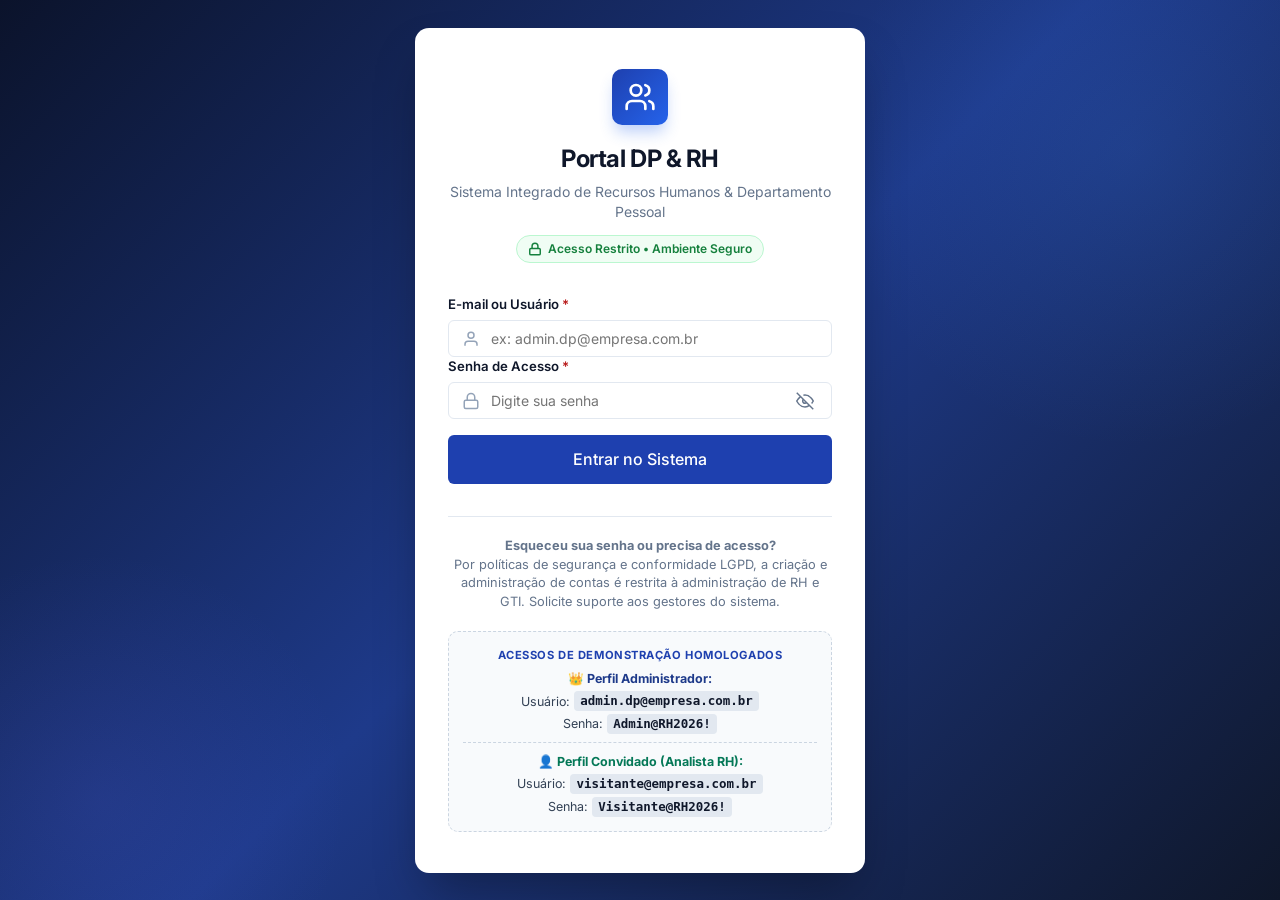
==== commit c17bc4c6: "Atualiza sistema de RH" ====
--- a/frontend/index.html
+++ b/frontend/index.html
@@ -118,10 +118,16 @@
         </p>
 
         <div class="demo-credentials-box">
-          <span class="demo-badge">Acesso de Demonstração Homologado</span>
-          <div class="demo-cred-row">
+          <span class="demo-badge">Acessos de Demonstração Homologados</span>
+          <div class="demo-cred-row" style="margin-bottom: 0.6rem; padding-bottom: 0.5rem; border-bottom: 1px dashed #cbd5e1;">
+            <strong style="font-size: 0.78rem; color: #1e3a8a;">👑 Perfil Administrador:</strong>
             <span>Usuário: <code>admin.dp@empresa.com.br</code></span>
             <span>Senha: <code>Admin@RH2026!</code></span>
+          </div>
+          <div class="demo-cred-row">
+            <strong style="font-size: 0.78rem; color: #047857;">👤 Perfil Convidado (Analista RH):</strong>
+            <span>Usuário: <code>visitante@empresa.com.br</code></span>
+            <span>Senha: <code>Visitante@RH2026!</code></span>
           </div>
         </div>
       </div>
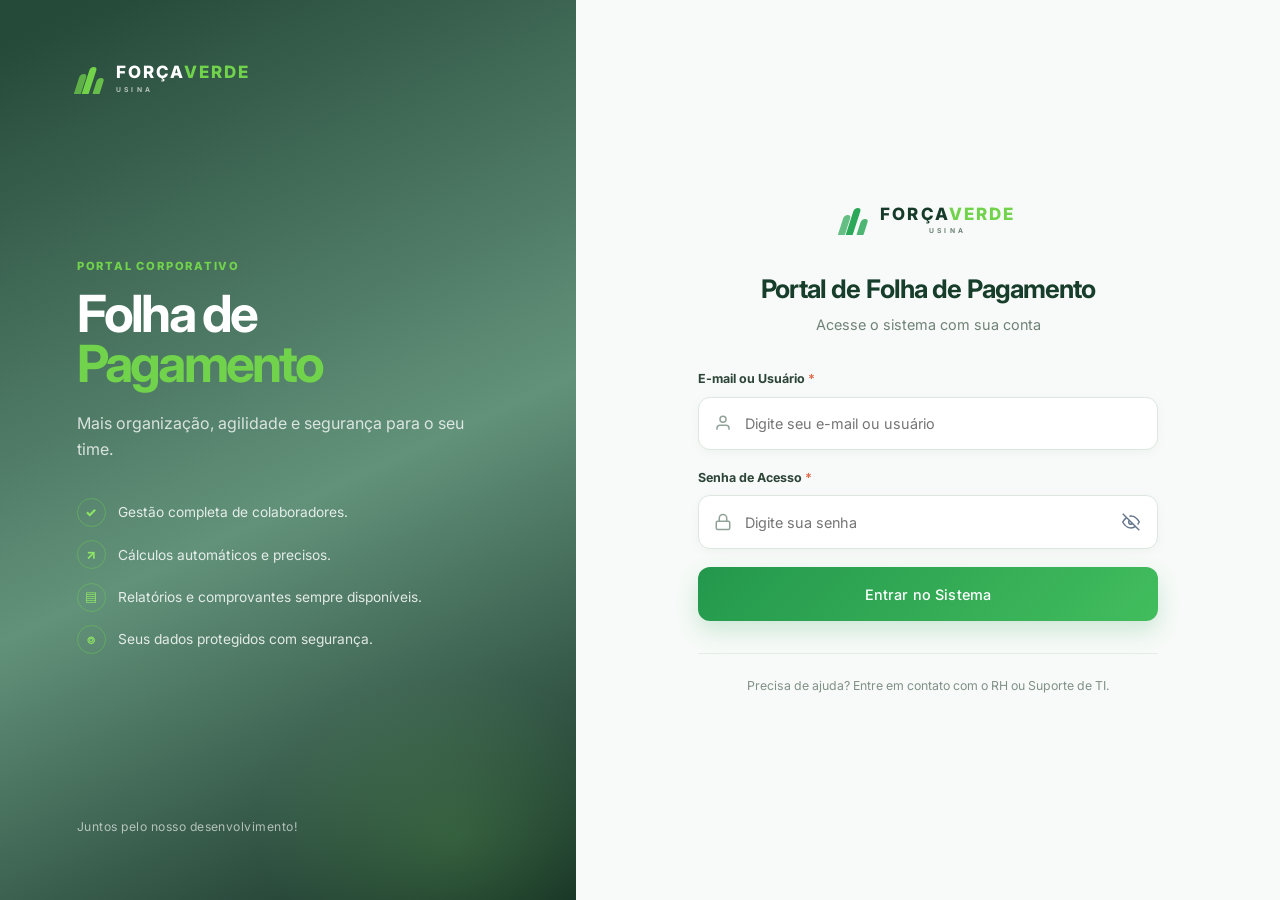
==== commit 94888363: "Commit inicial do projeto" ====
--- a/frontend/index.html
+++ b/frontend/index.html
@@ -3,7 +3,7 @@
 <head>
   <meta charset="UTF-8">
   <meta name="viewport" content="width=device-width, initial-scale=1.0">
-  <title>Portal DP & RH — Cadastro de Colaboradores</title>
+  <title>Portal de Folha de Pagamento | ForçaVerde Usina</title>
   <meta name="description" content="Sistema de Departamento Pessoal e Gestão de Colaboradores — Módulo 1: Cadastro, Consulta, Edição e Auditoria de Colaboradores.">
   <link rel="preconnect" href="https://fonts.googleapis.com">
   <link rel="preconnect" href="https://fonts.gstatic.com" crossorigin>
@@ -15,8 +15,33 @@
   <!-- TELA DE AUTENTICAÇÃO / LOGIN (RF-40, RF-41, RNF-01, RNF-02)   -->
   <!-- ============================================================ -->
   <div id="tela-login" class="login-wrapper">
+    <section class="login-identity-panel" aria-labelledby="identity-title">
+      <div class="identity-overlay"></div>
+      <div class="identity-content">
+        <div class="fv-brand fv-brand-light" aria-label="ForçaVerde Usina">
+          <span class="fv-mark" aria-hidden="true"><span></span><span></span><span></span></span>
+          <span class="fv-wordmark">FORÇA<span>VERDE</span><small>USINA</small></span>
+        </div>
+        <div class="identity-copy">
+          <span class="eyebrow">Portal corporativo</span>
+          <h1 id="identity-title">Folha de<br><em>Pagamento</em></h1>
+          <p>Mais organização, agilidade e segurança para o seu time.</p>
+        </div>
+        <ul class="benefits-list" aria-label="Benefícios do sistema">
+          <li><span class="benefit-icon">✓</span><span>Gestão completa de colaboradores.</span></li>
+          <li><span class="benefit-icon">↗</span><span>Cálculos automáticos e precisos.</span></li>
+          <li><span class="benefit-icon">▤</span><span>Relatórios e comprovantes sempre disponíveis.</span></li>
+          <li><span class="benefit-icon">⌾</span><span>Seus dados protegidos com segurança.</span></li>
+        </ul>
+        <p class="identity-footer">Juntos pelo nosso desenvolvimento!</p>
+      </div>
+    </section>
     <div class="login-card">
       <div class="login-header">
+        <div class="fv-brand fv-brand-dark" aria-label="ForçaVerde Usina">
+          <span class="fv-mark" aria-hidden="true"><span></span><span></span><span></span></span>
+          <span class="fv-wordmark">FORÇA<span>VERDE</span><small>USINA</small></span>
+        </div>
         <div class="login-brand-icon">
           <svg width="32" height="32" viewBox="0 0 24 24" fill="none" stroke="currentColor" stroke-width="2" stroke-linecap="round" stroke-linejoin="round">
             <path d="M16 21v-2a4 4 0 0 0-4-4H6a4 4 0 0 0-4 4v2"></path>
@@ -25,8 +50,8 @@
             <path d="M16 3.13a4 4 0 0 1 0 7.75"></path>
           </svg>
         </div>
-        <h1 class="login-title">Portal DP &amp; RH</h1>
-        <p class="login-subtitle">Sistema Integrado de Recursos Humanos &amp; Departamento Pessoal</p>
+        <h1 class="login-title">Portal de Folha de Pagamento</h1>
+        <p class="login-subtitle">Acesse o sistema com sua conta</p>
         <div class="security-badge">
           <svg width="14" height="14" viewBox="0 0 24 24" fill="none" stroke="currentColor" stroke-width="2.5">
             <rect x="3" y="11" width="18" height="11" rx="2" ry="2"></rect>
@@ -59,7 +84,7 @@
               type="text" 
               id="login-identificador" 
               class="form-control" 
-              placeholder="ex: admin.dp@empresa.com.br" 
+              placeholder="Digite seu e-mail ou usuário" 
               autocomplete="username"
               required
             >
@@ -121,13 +146,9 @@
           <span class="demo-badge">Acessos de Demonstração Homologados</span>
           <div class="demo-cred-row" style="margin-bottom: 0.6rem; padding-bottom: 0.5rem; border-bottom: 1px dashed #cbd5e1;">
             <strong style="font-size: 0.78rem; color: #1e3a8a;">👑 Perfil Administrador:</strong>
-            <span>Usuário: <code>admin.dp@empresa.com.br</code></span>
-            <span>Senha: <code>Admin@RH2026!</code></span>
           </div>
           <div class="demo-cred-row">
             <strong style="font-size: 0.78rem; color: #047857;">👤 Perfil Convidado (Analista RH):</strong>
-            <span>Usuário: <code>visitante@empresa.com.br</code></span>
-            <span>Senha: <code>Visitante@RH2026!</code></span>
           </div>
         </div>
       </div>
--- a/frontend/styles.css
+++ b/frontend/styles.css
@@ -1197,3 +1197,120 @@
   .dependente-row { grid-template-columns: 1fr; }
   .login-card { padding: 2rem 1.25rem; }
 }
+
+/* ========================================================================
+   Redesign ForçaVerde Usina — login corporativo
+   ======================================================================== */
+.login-wrapper {
+  min-height: 100vh;
+  padding: 0;
+  display: grid;
+  grid-template-columns: minmax(360px, 45%) 1fr;
+  align-items: stretch;
+  justify-content: stretch;
+  overflow: hidden;
+  background: #f7faf8;
+}
+
+.login-wrapper::before,
+.login-wrapper::after { display: none; }
+
+.login-identity-panel {
+  position: relative;
+  min-height: 100vh;
+  overflow: hidden;
+  color: #fff;
+  background:
+    linear-gradient(155deg, rgba(4, 45, 27, .86) 4%, rgba(7, 82, 45, .62) 55%, rgba(3, 31, 20, .93) 100%),
+    url('https://images.unsplash.com/photo-1500937386664-56d1dfef3854?auto=format&fit=crop&w=1600&q=82') center/cover;
+}
+
+.login-identity-panel::after {
+  content: '';
+  position: absolute;
+  inset: auto -15% -12% auto;
+  width: 72%;
+  height: 38%;
+  border-radius: 50%;
+  background: radial-gradient(ellipse, rgba(116, 206, 88, .2), transparent 68%);
+  pointer-events: none;
+}
+
+.identity-content {
+  position: relative;
+  z-index: 1;
+  min-height: 100vh;
+  display: flex;
+  flex-direction: column;
+  padding: clamp(2rem, 5vw, 4.5rem) clamp(2rem, 6vw, 5.5rem);
+}
+
+.fv-brand { display: inline-flex; align-items: center; gap: .7rem; width: fit-content; }
+.fv-mark { position: relative; display: flex; align-items: flex-end; gap: 2px; width: 28px; height: 30px; }
+.fv-mark span { display: block; width: 7px; border-radius: 8px 8px 2px 2px; transform: skew(-18deg); background: #72d34b; }
+.fv-mark span:nth-child(1) { height: 20px; opacity: .72; }
+.fv-mark span:nth-child(2) { height: 27px; }
+.fv-mark span:nth-child(3) { height: 16px; opacity: .84; }
+.fv-wordmark { color: #fff; font-size: 1.06rem; font-weight: 800; letter-spacing: .12em; line-height: .9; }
+.fv-wordmark > span { color: #71d34b; }
+.fv-wordmark small { display: block; margin-top: .38rem; color: rgba(255,255,255,.65); font-size: .42rem; letter-spacing: .48em; font-weight: 700; }
+.fv-brand-dark .fv-wordmark { color: #163b2a; }
+.fv-brand-dark .fv-wordmark small { color: #6d8276; }
+.fv-brand-dark .fv-mark span { background: #2ca859; }
+.fv-brand-dark { margin: 0 auto 2.15rem; }
+
+.identity-copy { margin: auto 0 2.2rem; }
+.eyebrow { display: block; margin-bottom: .85rem; color: #71d34b; font-size: .7rem; font-weight: 800; letter-spacing: .16em; text-transform: uppercase; }
+.identity-copy h1 { margin: 0; color: #fff; font-size: clamp(2.55rem, 4vw, 4.4rem); font-weight: 700; letter-spacing: -.055em; line-height: .98; }
+.identity-copy h1 em { color: #71d34b; font-style: normal; }
+.identity-copy p { max-width: 28rem; margin: 1.35rem 0 0; color: rgba(255,255,255,.78); font-size: 1rem; line-height: 1.65; }
+.benefits-list { display: grid; gap: .85rem; padding: 0; list-style: none; }
+.benefits-list li { display: flex; align-items: center; gap: .8rem; color: rgba(255,255,255,.84); font-size: .86rem; }
+.benefit-icon { display: inline-grid; place-items: center; width: 1.8rem; height: 1.8rem; flex: 0 0 1.8rem; border: 1px solid rgba(113,211,75,.42); border-radius: 50%; color: #8de465; font-size: .82rem; font-weight: 800; }
+.identity-footer { margin: auto 0 0; color: rgba(255,255,255,.62); font-size: .76rem; letter-spacing: .04em; }
+
+.login-card { align-self: center; justify-self: center; width: min(100% - 3rem, 460px); max-width: 460px; margin: 2rem; padding: 0; border: 0; border-radius: 0; background: transparent; box-shadow: none; animation: fadeIn .4s ease-out; }
+.login-header { margin-bottom: 2.15rem; text-align: center; }
+.login-brand-icon, .security-badge { display: none; }
+.login-title { margin-bottom: .45rem; color: #173d2b; font-size: clamp(1.45rem, 2vw, 1.85rem); letter-spacing: -.035em; }
+.login-subtitle { color: #708278; font-size: .9rem; }
+.login-header .eyebrow { margin-bottom: .65rem; color: #2ca859; }
+.form-group { margin-bottom: 1.15rem; }
+.form-group label { display: block; margin-bottom: .5rem; color: #2d4438; font-size: .78rem; font-weight: 700; }
+.required { color: #df6c4b; }
+.input-with-icon input, .password-wrapper input { height: 3.35rem; border: 1px solid #dce7df; border-radius: .75rem; background: #fff; color: #173d2b; font-size: .9rem; box-shadow: 0 3px 12px rgba(15, 62, 35, .035); transition: var(--transition); }
+.input-with-icon input:focus, .password-wrapper input:focus { border-color: #51bd68; box-shadow: 0 0 0 4px rgba(81,189,104,.13); outline: none; }
+.input-with-icon .input-icon, .password-wrapper .input-icon { left: 1rem; color: #91a399; }
+.input-with-icon input { padding-left: 2.85rem; }
+.password-wrapper input { padding-left: 2.85rem; padding-right: 3rem; }
+.btn-login { min-height: 3.35rem; margin-top: .55rem; border: 0; border-radius: .75rem; background: linear-gradient(135deg, #23984d, #42bd5d); box-shadow: 0 10px 22px rgba(39, 159, 78, .2); font-size: .9rem; letter-spacing: .01em; transition: var(--transition); }
+.btn-login:hover:not(:disabled) { background: linear-gradient(135deg, #1c8543, #32aa50); box-shadow: 0 14px 28px rgba(39, 159, 78, .28); transform: translateY(-1px); }
+.btn-login:active:not(:disabled) { transform: translateY(0); }
+.login-button-icon { font-size: 1.25rem; line-height: 0; }
+.login-footer { margin-top: 2rem; padding-top: 1.35rem; border-top: 1px solid #e4ece6; }
+.login-help-text { color: #829188; font-size: 0; line-height: 1.55; text-align: center; }
+.login-help-text::after { content: 'Precisa de ajuda? Entre em contato com o RH ou Suporte de TI.'; font-size: .77rem; }
+.login-help-text strong { color: #4b6255; }
+.demo-credentials-box { display: none; }
+.field-error { display: block; margin-top: .4rem; color: #c04d43; font-size: .72rem; }
+.alert-danger { border-radius: .75rem; }
+
+@media (max-width: 820px) {
+  .login-wrapper { grid-template-columns: 1fr; min-height: 100vh; overflow: auto; }
+  .login-identity-panel { min-height: 250px; max-height: 35vh; }
+  .identity-content { min-height: 250px; padding: 1.6rem 2rem; }
+  .identity-copy { margin: auto 0 0; }
+  .identity-copy h1 { font-size: clamp(2rem, 7vw, 3rem); }
+  .identity-copy p, .benefits-list, .identity-footer { display: none; }
+  .login-card { margin: 3rem auto; }
+}
+
+@media (max-width: 480px) {
+  .login-identity-panel { min-height: 170px; max-height: 23vh; }
+  .identity-content { min-height: 170px; padding: 1.25rem 1.35rem; }
+  .identity-copy { margin-top: auto; }
+  .identity-copy .eyebrow { margin-bottom: .4rem; font-size: .6rem; }
+  .identity-copy h1 { font-size: 2rem; }
+  .login-card { width: min(100% - 2.5rem, 460px); margin: 2.5rem auto; }
+  .fv-brand-dark { margin-bottom: 1.7rem; }
+}
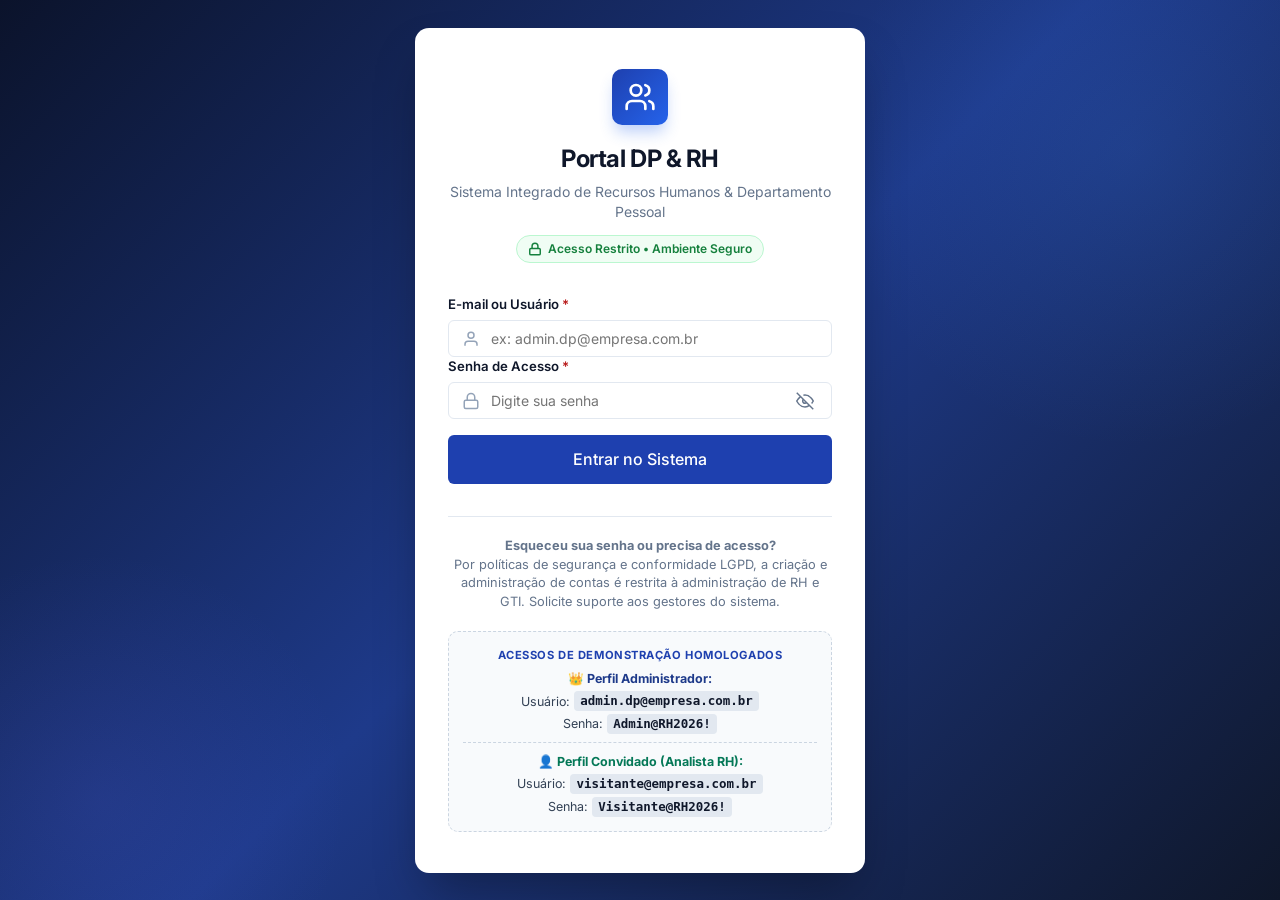
==== commit 92c15493: "chore(governanca): implementar governanca total, ADRs, LGPD e higienizacao - Unifica raiz canonica c" ====
--- a/frontend/index.html
+++ b/frontend/index.html
@@ -3,7 +3,7 @@
 <head>
   <meta charset="UTF-8">
   <meta name="viewport" content="width=device-width, initial-scale=1.0">
-  <title>Portal de Folha de Pagamento | ForçaVerde Usina</title>
+  <title>Portal DP & RH — Cadastro de Colaboradores</title>
   <meta name="description" content="Sistema de Departamento Pessoal e Gestão de Colaboradores — Módulo 1: Cadastro, Consulta, Edição e Auditoria de Colaboradores.">
   <link rel="preconnect" href="https://fonts.googleapis.com">
   <link rel="preconnect" href="https://fonts.gstatic.com" crossorigin>
@@ -15,33 +15,8 @@
   <!-- TELA DE AUTENTICAÇÃO / LOGIN (RF-40, RF-41, RNF-01, RNF-02)   -->
   <!-- ============================================================ -->
   <div id="tela-login" class="login-wrapper">
-    <section class="login-identity-panel" aria-labelledby="identity-title">
-      <div class="identity-overlay"></div>
-      <div class="identity-content">
-        <div class="fv-brand fv-brand-light" aria-label="ForçaVerde Usina">
-          <span class="fv-mark" aria-hidden="true"><span></span><span></span><span></span></span>
-          <span class="fv-wordmark">FORÇA<span>VERDE</span><small>USINA</small></span>
-        </div>
-        <div class="identity-copy">
-          <span class="eyebrow">Portal corporativo</span>
-          <h1 id="identity-title">Folha de<br><em>Pagamento</em></h1>
-          <p>Mais organização, agilidade e segurança para o seu time.</p>
-        </div>
-        <ul class="benefits-list" aria-label="Benefícios do sistema">
-          <li><span class="benefit-icon">✓</span><span>Gestão completa de colaboradores.</span></li>
-          <li><span class="benefit-icon">↗</span><span>Cálculos automáticos e precisos.</span></li>
-          <li><span class="benefit-icon">▤</span><span>Relatórios e comprovantes sempre disponíveis.</span></li>
-          <li><span class="benefit-icon">⌾</span><span>Seus dados protegidos com segurança.</span></li>
-        </ul>
-        <p class="identity-footer">Juntos pelo nosso desenvolvimento!</p>
-      </div>
-    </section>
     <div class="login-card">
       <div class="login-header">
-        <div class="fv-brand fv-brand-dark" aria-label="ForçaVerde Usina">
-          <span class="fv-mark" aria-hidden="true"><span></span><span></span><span></span></span>
-          <span class="fv-wordmark">FORÇA<span>VERDE</span><small>USINA</small></span>
-        </div>
         <div class="login-brand-icon">
           <svg width="32" height="32" viewBox="0 0 24 24" fill="none" stroke="currentColor" stroke-width="2" stroke-linecap="round" stroke-linejoin="round">
             <path d="M16 21v-2a4 4 0 0 0-4-4H6a4 4 0 0 0-4 4v2"></path>
@@ -50,8 +25,8 @@
             <path d="M16 3.13a4 4 0 0 1 0 7.75"></path>
           </svg>
         </div>
-        <h1 class="login-title">Portal de Folha de Pagamento</h1>
-        <p class="login-subtitle">Acesse o sistema com sua conta</p>
+        <h1 class="login-title">Portal DP &amp; RH</h1>
+        <p class="login-subtitle">Sistema Integrado de Recursos Humanos &amp; Departamento Pessoal</p>
         <div class="security-badge">
           <svg width="14" height="14" viewBox="0 0 24 24" fill="none" stroke="currentColor" stroke-width="2.5">
             <rect x="3" y="11" width="18" height="11" rx="2" ry="2"></rect>
@@ -84,7 +59,7 @@
               type="text" 
               id="login-identificador" 
               class="form-control" 
-              placeholder="Digite seu e-mail ou usuário" 
+              placeholder="ex: admin.dp@empresa.com.br" 
               autocomplete="username"
               required
             >
@@ -146,9 +121,13 @@
           <span class="demo-badge">Acessos de Demonstração Homologados</span>
           <div class="demo-cred-row" style="margin-bottom: 0.6rem; padding-bottom: 0.5rem; border-bottom: 1px dashed #cbd5e1;">
             <strong style="font-size: 0.78rem; color: #1e3a8a;">👑 Perfil Administrador:</strong>
+            <span>Usuário: <code>admin.dp@empresa.com.br</code></span>
+            <span>Senha: <code>Admin@RH2026!</code></span>
           </div>
           <div class="demo-cred-row">
             <strong style="font-size: 0.78rem; color: #047857;">👤 Perfil Convidado (Analista RH):</strong>
+            <span>Usuário: <code>visitante@empresa.com.br</code></span>
+            <span>Senha: <code>Visitante@RH2026!</code></span>
           </div>
         </div>
       </div>
@@ -201,152 +180,349 @@
       </div>
     </header>
 
+    <!-- Barra de Navegação entre Módulos do Sistema -->
+    <nav class="nav-modules" aria-label="Navegação entre módulos">
+      <button id="nav-tab-colaboradores" class="nav-module-tab active" type="button">
+        <svg width="18" height="18" viewBox="0 0 24 24" fill="none" stroke="currentColor" stroke-width="2">
+          <path d="M17 21v-2a4 4 0 0 0-4-4H5a4 4 0 0 0-4 4v2"></path>
+          <circle cx="9" cy="7" r="4"></circle>
+          <path d="M23 21v-2a4 4 0 0 0-3-3.87"></path>
+          <path d="M16 3.13a4 4 0 0 1 0 7.75"></path>
+        </svg>
+        <span>Colaboradores (Módulo 1)</span>
+      </button>
+
+      <button id="nav-tab-folha" class="nav-module-tab" type="button">
+        <svg width="18" height="18" viewBox="0 0 24 24" fill="none" stroke="currentColor" stroke-width="2">
+          <rect x="2" y="4" width="20" height="16" rx="2"></rect>
+          <line x1="2" y1="10" x2="22" y2="10"></line>
+          <line x1="12" y1="14" x2="12" y2="18"></line>
+          <line x1="8" y1="18" x2="16" y2="18"></line>
+        </svg>
+        <span>Folha de Pagamento (Módulo 2)</span>
+      </button>
+    </nav>
+
   <!-- Conteúdo Principal -->
   <main class="main-content">
-    <!-- Cards de Métricas / Resumo -->
-    <section class="metrics-grid">
-      <div class="metric-card">
-        <div class="metric-icon metric-icon-blue">
-          <svg width="22" height="22" viewBox="0 0 24 24" fill="none" stroke="currentColor" stroke-width="2">
-            <path d="M17 21v-2a4 4 0 0 0-4-4H5a4 4 0 0 0-4 4v2"></path>
-            <circle cx="9" cy="7" r="4"></circle>
-            <path d="M23 21v-2a4 4 0 0 0-3-3.87"></path>
-            <path d="M16 3.13a4 4 0 0 1 0 7.75"></path>
-          </svg>
-        </div>
-        <div class="metric-info">
-          <span class="metric-label">Total de Colaboradores</span>
-          <span class="metric-value" id="stat-total">0</span>
-        </div>
-      </div>
-
-      <div class="metric-card">
-        <div class="metric-icon metric-icon-green">
-          <svg width="22" height="22" viewBox="0 0 24 24" fill="none" stroke="currentColor" stroke-width="2">
-            <path d="M22 11.08V12a10 10 0 1 1-5.93-9.14"></path>
-            <polyline points="22 4 12 14.01 9 11.01"></polyline>
-          </svg>
-        </div>
-        <div class="metric-info">
-          <span class="metric-label">Colaboradores Ativos</span>
-          <span class="metric-value text-green" id="stat-ativos">0</span>
-        </div>
-      </div>
-
-      <div class="metric-card">
-        <div class="metric-icon metric-icon-gray">
-          <svg width="22" height="22" viewBox="0 0 24 24" fill="none" stroke="currentColor" stroke-width="2">
-            <circle cx="12" cy="12" r="10"></circle>
-            <line x1="4.93" y1="4.93" x2="19.07" y2="19.07"></line>
-          </svg>
-        </div>
-        <div class="metric-info">
-          <span class="metric-label">Inativos (Histórico Preservado)</span>
-          <span class="metric-value text-gray" id="stat-inativos">0</span>
-        </div>
-      </div>
-
-      <div class="metric-card">
-        <div class="metric-icon metric-icon-purple">
-          <svg width="22" height="22" viewBox="0 0 24 24" fill="none" stroke="currentColor" stroke-width="2">
-            <rect x="2" y="7" width="20" height="14" rx="2" ry="2"></rect>
-            <path d="M16 21V5a2 2 0 0 0-2-2h-4a2 2 0 0 0-2 2v16"></path>
-          </svg>
-        </div>
-        <div class="metric-info">
-          <span class="metric-label">Departamentos Atendidos</span>
-          <span class="metric-value text-purple" id="stat-setores">0</span>
-        </div>
-      </div>
-    </section>
-
-    <!-- Barra de Filtros e Pesquisa -->
-    <section class="filters-card">
-      <div class="search-input-wrapper">
-        <svg class="search-icon" width="18" height="18" viewBox="0 0 24 24" fill="none" stroke="currentColor" stroke-width="2">
-          <circle cx="11" cy="11" r="8"></circle>
-          <line x1="21" y1="21" x2="16.65" y2="16.65"></line>
-        </svg>
-        <input 
-          type="text" 
-          id="filtro-pesquisa" 
-          class="form-control search-input" 
-          placeholder="Pesquisar por nome, CPF ou matrícula..."
-          autocomplete="off"
-        >
-        <button id="btn-limpar-pesquisa" class="btn-clear hidden" title="Limpar pesquisa">&times;</button>
-      </div>
-
-      <div class="filters-group">
-        <div class="filter-item">
-          <label for="filtro-situacao">Situação:</label>
-          <select id="filtro-situacao" class="form-control select-control">
-            <option value="todos">Todos</option>
-            <option value="ativo" selected>Ativos</option>
-            <option value="inativo">Inativos</option>
-          </select>
-        </div>
-
-        <div class="filter-item">
-          <label for="filtro-setor">Setor:</label>
-          <select id="filtro-setor" class="form-control select-control">
-            <option value="">Todos os Setores</option>
-            <option value="Recursos Humanos">Recursos Humanos</option>
-            <option value="Departamento Pessoal">Departamento Pessoal</option>
-            <option value="Tecnologia da Informação">Tecnologia da Informação</option>
-            <option value="Financeiro">Financeiro</option>
-            <option value="Operações">Operações</option>
-            <option value="Comercial">Comercial</option>
-            <option value="Administrativo">Administrativo</option>
-          </select>
-        </div>
-
-        <button id="btn-recarregar" class="btn btn-outline" title="Atualizar listagem">
-          <svg width="16" height="16" viewBox="0 0 24 24" fill="none" stroke="currentColor" stroke-width="2">
-            <path d="M23 4v6h-6"></path>
-            <path d="M1 20v-6h6"></path>
-            <path d="M3.51 9a9 9 0 0 1 14.85-3.36L23 10M1 14l4.64 4.36A9 9 0 0 0 20.49 15"></path>
-          </svg>
-          Atualizar
-        </button>
-      </div>
-    </section>
-
-    <!-- Tabela de Colaboradores -->
-    <section class="table-card">
-      <div class="table-responsive">
-        <table class="data-table" id="tabela-colaboradores">
-          <thead>
-            <tr>
-              <th>Matrícula</th>
-              <th>Nome Completo / CPF</th>
-              <th>Cargo / Setor</th>
-              <th>Salário-base</th>
-              <th>Dependentes</th>
-              <th>Situação</th>
-              <th class="text-right">Ações</th>
-            </tr>
-          </thead>
-          <tbody id="corpo-tabela">
-            <!-- Renderizado dinamicamente via JavaScript -->
-          </tbody>
-        </table>
-      </div>
-
-      <!-- Estado Vazio / Sem Resultados -->
-      <div id="estado-vazio" class="empty-state hidden">
-        <div class="empty-icon">
-          <svg width="48" height="48" viewBox="0 0 24 24" fill="none" stroke="currentColor" stroke-width="1.5">
+
+    <!-- ============================================================ -->
+    <!-- VISÃO DO MÓDULO 1: CADASTRO DE COLABORADORES                 -->
+    <!-- ============================================================ -->
+    <div id="view-modulo-colaboradores">
+      <!-- Cards de Métricas / Resumo -->
+      <section class="metrics-grid">
+        <div class="metric-card">
+          <div class="metric-icon metric-icon-blue">
+            <svg width="22" height="22" viewBox="0 0 24 24" fill="none" stroke="currentColor" stroke-width="2">
+              <path d="M17 21v-2a4 4 0 0 0-4-4H5a4 4 0 0 0-4 4v2"></path>
+              <circle cx="9" cy="7" r="4"></circle>
+              <path d="M23 21v-2a4 4 0 0 0-3-3.87"></path>
+              <path d="M16 3.13a4 4 0 0 1 0 7.75"></path>
+            </svg>
+          </div>
+          <div class="metric-info">
+            <span class="metric-label">Total de Colaboradores</span>
+            <span class="metric-value" id="stat-total">0</span>
+          </div>
+        </div>
+
+        <div class="metric-card">
+          <div class="metric-icon metric-icon-green">
+            <svg width="22" height="22" viewBox="0 0 24 24" fill="none" stroke="currentColor" stroke-width="2">
+              <path d="M22 11.08V12a10 10 0 1 1-5.93-9.14"></path>
+              <polyline points="22 4 12 14.01 9 11.01"></polyline>
+            </svg>
+          </div>
+          <div class="metric-info">
+            <span class="metric-label">Colaboradores Ativos</span>
+            <span class="metric-value text-green" id="stat-ativos">0</span>
+          </div>
+        </div>
+
+        <div class="metric-card">
+          <div class="metric-icon metric-icon-gray">
+            <svg width="22" height="22" viewBox="0 0 24 24" fill="none" stroke="currentColor" stroke-width="2">
+              <circle cx="12" cy="12" r="10"></circle>
+              <line x1="4.93" y1="4.93" x2="19.07" y2="19.07"></line>
+            </svg>
+          </div>
+          <div class="metric-info">
+            <span class="metric-label">Inativos (Histórico Preservado)</span>
+            <span class="metric-value text-gray" id="stat-inativos">0</span>
+          </div>
+        </div>
+
+        <div class="metric-card">
+          <div class="metric-icon metric-icon-purple">
+            <svg width="22" height="22" viewBox="0 0 24 24" fill="none" stroke="currentColor" stroke-width="2">
+              <rect x="2" y="7" width="20" height="14" rx="2" ry="2"></rect>
+              <path d="M16 21V5a2 2 0 0 0-2-2h-4a2 2 0 0 0-2 2v16"></path>
+            </svg>
+          </div>
+          <div class="metric-info">
+            <span class="metric-label">Departamentos Atendidos</span>
+            <span class="metric-value text-purple" id="stat-setores">0</span>
+          </div>
+        </div>
+      </section>
+
+      <!-- Barra de Filtros e Pesquisa -->
+      <section class="filters-card">
+        <div class="search-input-wrapper">
+          <svg class="search-icon" width="18" height="18" viewBox="0 0 24 24" fill="none" stroke="currentColor" stroke-width="2">
             <circle cx="11" cy="11" r="8"></circle>
             <line x1="21" y1="21" x2="16.65" y2="16.65"></line>
-            <line x1="8" y1="11" x2="14" y2="11"></line>
           </svg>
-        </div>
-        <h3 class="empty-title">Nenhum colaborador encontrado</h3>
-        <p class="empty-desc">Tente alterar os termos da busca ou os filtros de situação e setor.</p>
-        <button id="btn-limpar-filtros" class="btn btn-primary btn-sm">Limpar Filtros</button>
-      </div>
-    </section>
+          <input 
+            type="text" 
+            id="filtro-pesquisa" 
+            class="form-control search-input" 
+            placeholder="Pesquisar por nome, CPF ou matrícula..."
+            autocomplete="off"
+          >
+          <button id="btn-limpar-pesquisa" class="btn-clear hidden" title="Limpar pesquisa">&times;</button>
+        </div>
+
+        <div class="filters-group">
+          <div class="filter-item">
+            <label for="filtro-situacao">Situação:</label>
+            <select id="filtro-situacao" class="form-control select-control">
+              <option value="todos">Todos</option>
+              <option value="ativo" selected>Ativos</option>
+              <option value="inativo">Inativos</option>
+            </select>
+          </div>
+
+          <div class="filter-item">
+            <label for="filtro-setor">Setor:</label>
+            <select id="filtro-setor" class="form-control select-control">
+              <option value="">Todos os Setores</option>
+              <option value="Recursos Humanos">Recursos Humanos</option>
+              <option value="Departamento Pessoal">Departamento Pessoal</option>
+              <option value="Tecnologia da Informação">Tecnologia da Informação</option>
+              <option value="Financeiro">Financeiro</option>
+              <option value="Operações">Operações</option>
+              <option value="Comercial">Comercial</option>
+              <option value="Administrativo">Administrativo</option>
+            </select>
+          </div>
+
+          <button id="btn-recarregar" class="btn btn-outline" title="Atualizar listagem">
+            <svg width="16" height="16" viewBox="0 0 24 24" fill="none" stroke="currentColor" stroke-width="2">
+              <path d="M23 4v6h-6"></path>
+              <path d="M1 20v-6h6"></path>
+              <path d="M3.51 9a9 9 0 0 1 14.85-3.36L23 10M1 14l4.64 4.36A9 9 0 0 0 20.49 15"></path>
+            </svg>
+            Atualizar
+          </button>
+        </div>
+      </section>
+
+      <!-- Tabela de Colaboradores -->
+      <section class="table-card">
+        <div class="table-responsive">
+          <table class="data-table" id="tabela-colaboradores">
+            <thead>
+              <tr>
+                <th>Matrícula</th>
+                <th>Nome Completo / CPF</th>
+                <th>Cargo / Setor</th>
+                <th>Salário-base</th>
+                <th>Dependentes</th>
+                <th>Situação</th>
+                <th class="text-right">Ações</th>
+              </tr>
+            </thead>
+            <tbody id="corpo-tabela">
+              <!-- Renderizado dinamicamente via JavaScript -->
+            </tbody>
+          </table>
+        </div>
+
+        <!-- Estado Vazio / Sem Resultados -->
+        <div id="estado-vazio" class="empty-state hidden">
+          <div class="empty-icon">
+            <svg width="48" height="48" viewBox="0 0 24 24" fill="none" stroke="currentColor" stroke-width="1.5">
+              <circle cx="11" cy="11" r="8"></circle>
+              <line x1="21" y1="21" x2="16.65" y2="16.65"></line>
+              <line x1="8" y1="11" x2="14" y2="11"></line>
+            </svg>
+          </div>
+          <h3 class="empty-title">Nenhum colaborador encontrado</h3>
+          <p class="empty-desc">Tente alterar os termos da busca ou os filtros de situação e setor.</p>
+          <button id="btn-limpar-filtros" class="btn btn-primary btn-sm">Limpar Filtros</button>
+        </div>
+      </section>
+    </div> <!-- /#view-modulo-colaboradores -->
+
+    <!-- ============================================================ -->
+    <!-- VISÃO DO MÓDULO 2: FOLHA DE PAGAMENTO                         -->
+    <!-- ============================================================ -->
+    <div id="view-modulo-folha" class="hidden">
+      <!-- Cards de Métricas da Folha -->
+      <section class="metrics-grid">
+        <div class="metric-card">
+          <div class="metric-icon metric-icon-blue">
+            <svg width="22" height="22" viewBox="0 0 24 24" fill="none" stroke="currentColor" stroke-width="2">
+              <path d="M14 2H6a2 2 0 0 0-2 2v16a2 2 0 0 0 2 2h12a2 2 0 0 0 2-2V8z"></path>
+              <polyline points="14 2 14 8 20 8"></polyline>
+              <line x1="16" y1="13" x2="8" y2="13"></line>
+              <line x1="16" y1="17" x2="8" y2="17"></line>
+              <polyline points="10 9 9 9 8 9"></polyline>
+            </svg>
+          </div>
+          <div class="metric-info">
+            <span class="metric-label">Folhas na Competência</span>
+            <span class="metric-value" id="stat-folha-total">0</span>
+          </div>
+        </div>
+
+        <div class="metric-card">
+          <div class="metric-icon metric-icon-green">
+            <svg width="22" height="22" viewBox="0 0 24 24" fill="none" stroke="currentColor" stroke-width="2">
+              <line x1="12" y1="1" x2="12" y2="23"></line>
+              <path d="M17 5H9.5a3.5 3.5 0 0 0 0 7h5a3.5 3.5 0 0 1 0 7H6"></path>
+            </svg>
+          </div>
+          <div class="metric-info">
+            <span class="metric-label">Total de Proventos (Bruto)</span>
+            <span class="metric-value text-green" id="stat-folha-proventos">R$ 0,00</span>
+          </div>
+        </div>
+
+        <div class="metric-card">
+          <div class="metric-icon metric-icon-gray">
+            <svg width="22" height="22" viewBox="0 0 24 24" fill="none" stroke="currentColor" stroke-width="2">
+              <circle cx="12" cy="12" r="10"></circle>
+              <line x1="8" y1="12" x2="16" y2="12"></line>
+            </svg>
+          </div>
+          <div class="metric-info">
+            <span class="metric-label">Total de Descontos</span>
+            <span class="metric-value text-gray" id="stat-folha-descontos">R$ 0,00</span>
+          </div>
+        </div>
+
+        <div class="metric-card">
+          <div class="metric-icon metric-icon-purple">
+            <svg width="22" height="22" viewBox="0 0 24 24" fill="none" stroke="currentColor" stroke-width="2">
+              <rect x="2" y="5" width="20" height="14" rx="2"></rect>
+              <line x1="2" y1="10" x2="22" y2="10"></line>
+            </svg>
+          </div>
+          <div class="metric-info">
+            <span class="metric-label">Total Líquido a Pagar</span>
+            <span class="metric-value text-purple" id="stat-folha-liquido">R$ 0,00</span>
+          </div>
+        </div>
+      </section>
+
+      <!-- Barra de Filtros e Ações da Folha -->
+      <section class="filters-card">
+        <div class="search-input-wrapper">
+          <svg class="search-icon" width="18" height="18" viewBox="0 0 24 24" fill="none" stroke="currentColor" stroke-width="2">
+            <circle cx="11" cy="11" r="8"></circle>
+            <line x1="21" y1="21" x2="16.65" y2="16.65"></line>
+          </svg>
+          <input 
+            type="text" 
+            id="filtro-folha-pesquisa" 
+            class="form-control search-input" 
+            placeholder="Pesquisar folha por colaborador, CPF ou matrícula..."
+            autocomplete="off"
+          >
+          <button id="btn-limpar-pesquisa-folha" class="btn-clear hidden" title="Limpar pesquisa">&times;</button>
+        </div>
+
+        <div class="filters-group">
+          <div class="filter-item">
+            <label for="filtro-folha-competencia">Competência:</label>
+            <input type="month" id="filtro-folha-competencia" class="form-control select-control" value="2026-10">
+          </div>
+
+          <div class="filter-item">
+            <label for="filtro-folha-situacao">Situação:</label>
+            <select id="filtro-folha-situacao" class="form-control select-control">
+              <option value="todos" selected>Todas</option>
+              <option value="calculada">Calculadas</option>
+              <option value="fechada">Fechadas</option>
+              <option value="rascunho">Rascunhos</option>
+            </select>
+          </div>
+
+          <div class="filter-item">
+            <label for="filtro-folha-setor">Setor:</label>
+            <select id="filtro-folha-setor" class="form-control select-control">
+              <option value="">Todos os Setores</option>
+              <option value="Recursos Humanos">Recursos Humanos</option>
+              <option value="Departamento Pessoal">Departamento Pessoal</option>
+              <option value="Tecnologia da Informação">Tecnologia da Informação</option>
+              <option value="Financeiro">Financeiro</option>
+              <option value="Operações">Operações</option>
+              <option value="Comercial">Comercial</option>
+              <option value="Administrativo">Administrativo</option>
+            </select>
+          </div>
+
+          <button id="btn-nova-folha" class="btn btn-primary" title="Lançar e calcular nova folha">
+            <svg width="18" height="18" viewBox="0 0 24 24" fill="none" stroke="currentColor" stroke-width="2.5">
+              <line x1="12" y1="5" x2="12" y2="19"></line>
+              <line x1="5" y1="12" x2="19" y2="12"></line>
+            </svg>
+            Nova Folha
+          </button>
+
+          <button id="btn-parametros-folha" class="btn btn-outline" title="Ver parâmetros de cálculo e vigências">
+            <svg width="16" height="16" viewBox="0 0 24 24" fill="none" stroke="currentColor" stroke-width="2">
+              <circle cx="12" cy="12" r="3"></circle>
+              <path d="M19.4 15a1.65 1.65 0 0 0 .33 1.82l.06.06a2 2 0 0 1 0 2.83 2 2 0 0 1-2.83 0l-.06-.06a1.65 1.65 0 0 0-1.82-.33 1.65 1.65 0 0 0-1 1.51V21a2 2 0 0 1-2 2 2 2 0 0 1-2-2v-.09A1.65 1.65 0 0 0 9 19.4a1.65 1.65 0 0 0-1.82.33l-.06.06a2 2 0 0 1-2.83 0 2 2 0 0 1 0-2.83l.06-.06a1.65 1.65 0 0 0 .33-1.82 1.65 1.65 0 0 0-1.51-1H3a2 2 0 0 1-2-2 2 2 0 0 1 2-2h.09A1.65 1.65 0 0 0 4.6 9a1.65 1.65 0 0 0-.33-1.82l-.06-.06a2 2 0 0 1 0-2.83 2 2 0 0 1 2.83 0l.06.06a1.65 1.65 0 0 0 1.82.33H9a1.65 1.65 0 0 0 1-1.51V3a2 2 0 0 1 2-2 2 2 0 0 1 2 2v.09a1.65 1.65 0 0 0 1 1.51 1.65 1.65 0 0 0 1.82-.33l.06-.06a2 2 0 0 1 2.83 0 2 2 0 0 1 0 2.83l-.06.06a1.65 1.65 0 0 0-.33 1.82V9a1.65 1.65 0 0 0 1.51 1H21a2 2 0 0 1 2 2 2 2 0 0 1-2 2h-.09a1.65 1.65 0 0 0-1.51 1z"></path>
+            </svg>
+            Parâmetros
+          </button>
+        </div>
+      </section>
+
+      <!-- Tabela de Folhas de Pagamento -->
+      <section class="table-card">
+        <div class="table-responsive">
+          <table class="data-table" id="tabela-folhas">
+            <thead>
+              <tr>
+                <th>Colaborador</th>
+                <th>Competência</th>
+                <th>Período de Pagamento</th>
+                <th>Salário-base</th>
+                <th>Proventos (+)</th>
+                <th>Descontos (-)</th>
+                <th>Salário Líquido</th>
+                <th>Situação</th>
+                <th class="text-right">Ações</th>
+              </tr>
+            </thead>
+            <tbody id="corpo-tabela-folha">
+              <!-- Renderizado dinamicamente via JavaScript -->
+            </tbody>
+          </table>
+        </div>
+
+        <!-- Estado Vazio / Sem Resultados de Folha -->
+        <div id="estado-vazio-folha" class="empty-state hidden">
+          <div class="empty-icon">
+            <svg width="48" height="48" viewBox="0 0 24 24" fill="none" stroke="currentColor" stroke-width="1.5">
+              <rect x="2" y="4" width="20" height="16" rx="2"></rect>
+              <line x1="2" y1="10" x2="22" y2="10"></line>
+              <line x1="12" y1="14" x2="12" y2="18"></line>
+              <line x1="8" y1="18" x2="16" y2="18"></line>
+            </svg>
+          </div>
+          <h3 class="empty-title">Nenhuma folha de pagamento encontrada</h3>
+          <p class="empty-desc">Tente alterar a competência selecionada ou clique no botão "Nova Folha" para calcular a folha de um colaborador.</p>
+          <button id="btn-limpar-filtros-folha" class="btn btn-primary btn-sm">Limpar Filtros</button>
+        </div>
+      </section>
+    </div> <!-- /#view-modulo-folha -->
+
   </main>
 
   <!-- ============================================================ -->
@@ -660,6 +836,441 @@
       </div>
     </div>
   </div>
+
+  <!-- ============================================================ -->
+  <!-- MODAL: LANÇAR E CALCULAR FOLHA DE PAGAMENTO (MÓDULO 2)       -->
+  <!-- ============================================================ -->
+  <div id="modal-folha-form" class="modal-overlay hidden" role="dialog" aria-modal="true" aria-labelledby="modal-folha-title">
+    <div class="modal-card modal-lg">
+      <div class="modal-header">
+        <div>
+          <h2 id="modal-folha-title" class="modal-title">Lançar &amp; Calcular Folha de Pagamento</h2>
+          <p class="modal-subtitle">Selecione o colaborador, a competência e informe os eventos do período.</p>
+        </div>
+        <button class="btn-close" id="btn-fechar-folha-form">&times;</button>
+      </div>
+
+      <form id="form-folha-pagamento" novalidate>
+        <input type="hidden" id="folha-id-edicao">
+
+        <div class="modal-body modal-scroll">
+          <div id="folha-form-alerta" class="alert alert-danger hidden"></div>
+
+          <!-- SEÇÃO 1: COLABORADOR E COMPETÊNCIA -->
+          <fieldset class="form-section">
+            <legend class="section-legend">
+              <span class="section-number">1</span>
+              Colaborador &amp; Competência
+            </legend>
+            <div class="form-grid">
+              <div class="form-group col-span-8">
+                <label for="folha-campo-colaborador">Colaborador <span class="required">*</span></label>
+                <select id="folha-campo-colaborador" class="form-control" required>
+                  <option value="">Selecione um colaborador ativo...</option>
+                </select>
+                <span class="field-error" id="erro-folha-colaborador"></span>
+              </div>
+
+              <div class="form-group col-span-4">
+                <label for="folha-campo-competencia">Competência (AAAA-MM) <span class="required">*</span></label>
+                <input type="month" id="folha-campo-competencia" class="form-control" required value="2026-10">
+                <span class="field-error" id="erro-folha-competencia"></span>
+              </div>
+
+              <!-- Card informativo dinâmico dos dados contratuais -->
+              <div id="folha-info-colaborador-box" class="col-span-12 alert alert-info" style="display: none; margin-bottom: 0.5rem;">
+                <div style="display: grid; grid-template-columns: repeat(auto-fit, minmax(180px, 1fr)); gap: 0.5rem; font-size: 0.85rem;">
+                  <div><strong>Matrícula:</strong> <span id="folha-info-matricula">--</span></div>
+                  <div><strong>Cargo:</strong> <span id="folha-info-cargo">--</span></div>
+                  <div><strong>Setor:</strong> <span id="folha-info-setor">--</span></div>
+                  <div><strong>Salário Contratual:</strong> <span id="folha-info-salario" class="text-money">R$ 0,00</span></div>
+                  <div><strong>Dependentes (IRRF):</strong> <span id="folha-info-dependentes">0</span></div>
+                </div>
+              </div>
+
+              <div class="form-group col-span-4">
+                <label for="folha-campo-inicio">Início do Período <span class="required">*</span></label>
+                <input type="date" id="folha-campo-inicio" class="form-control" required value="2026-10-01">
+              </div>
+
+              <div class="form-group col-span-4">
+                <label for="folha-campo-fim">Fim do Período <span class="required">*</span></label>
+                <input type="date" id="folha-campo-fim" class="form-control" required value="2026-10-31">
+              </div>
+
+              <div class="form-group col-span-4">
+                <label for="folha-campo-pagamento">Data de Pagamento</label>
+                <input type="date" id="folha-campo-pagamento" class="form-control" value="2026-11-05">
+              </div>
+
+              <div class="form-group col-span-6">
+                <label for="folha-campo-dias">Dias Trabalhados (Mês Comercial: 30) <span class="required">*</span></label>
+                <input type="number" id="folha-campo-dias" class="form-control" min="1" max="31" step="0.5" value="30" required>
+                <span class="text-muted text-xs">Para admissão no meio do mês, informe os dias trabalhados.</span>
+              </div>
+
+              <div class="form-group col-span-6">
+                <label for="folha-campo-divisor">Divisor Mensal de Horas <span class="required">*</span></label>
+                <input type="number" id="folha-campo-divisor" class="form-control" min="1" step="1" value="220" required>
+                <span class="text-muted text-xs">Padrão CLT: 220 horas (44h semanais) ou 200/180 conforme contrato.</span>
+              </div>
+            </div>
+          </fieldset>
+
+          <!-- SEÇÃO 2: EVENTOS E APONTAMENTOS DA FOLHA -->
+          <fieldset class="form-section">
+            <legend class="section-legend">
+              <span class="section-number">2</span>
+              Eventos da Folha (Horas Extras, Noturno, Faltas &amp; Atrasos)
+            </legend>
+            <div class="eventos-box">
+              <div class="eventos-grid">
+                <div class="form-group">
+                  <label for="folha-campo-he50">Horas Extras 50% (horas)</label>
+                  <input type="number" id="folha-campo-he50" class="form-control" min="0" step="0.5" placeholder="0.0">
+                </div>
+
+                <div class="form-group">
+                  <label for="folha-campo-he100">Horas Extras 100% (horas)</label>
+                  <input type="number" id="folha-campo-he100" class="form-control" min="0" step="0.5" placeholder="0.0">
+                </div>
+
+                <div class="form-group">
+                  <label for="folha-campo-noturno">Adicional Noturno (horas)</label>
+                  <input type="number" id="folha-campo-noturno" class="form-control" min="0" step="0.5" placeholder="0.0">
+                </div>
+
+                <div class="form-group">
+                  <label for="folha-campo-faltas">Faltas Integrais (dias)</label>
+                  <input type="number" id="folha-campo-faltas" class="form-control" min="0" step="1" placeholder="0">
+                </div>
+
+                <div class="form-group">
+                  <label for="folha-campo-atrasos">Atrasos / Saídas (horas)</label>
+                  <input type="number" id="folha-campo-atrasos" class="form-control" min="0" step="0.1" placeholder="0.0">
+                </div>
+              </div>
+
+              <!-- Outros Proventos e Descontos Manuais -->
+              <div style="display: flex; justify-content: space-between; align-items: center; margin-top: 1rem; border-top: 1px dashed #cbd5e1; padding-top: 0.75rem;">
+                <span style="font-weight: 600; font-size: 0.85rem; color: #475569;">Outros Proventos ou Descontos Avulsos</span>
+                <button type="button" id="btn-add-rubrica" class="btn btn-outline btn-sm">
+                  + Adicionar Evento
+                </button>
+              </div>
+
+              <div class="rubricas-table-wrapper" id="wrapper-rubricas-manuais" style="display: none;">
+                <table class="rubricas-table">
+                  <thead>
+                    <tr>
+                      <th style="width: 120px;">Tipo</th>
+                      <th>Descrição do Evento</th>
+                      <th style="width: 90px;">Ref / Qtd</th>
+                      <th style="width: 130px;">Valor Total (R$)</th>
+                      <th style="width: 40px;"></th>
+                    </tr>
+                  </thead>
+                  <tbody id="corpo-rubricas-manuais">
+                    <!-- Linhas adicionadas dinamicamente -->
+                  </tbody>
+                </table>
+              </div>
+            </div>
+          </fieldset>
+
+          <!-- SEÇÃO 3: OBSERVAÇÕES E PRÉVIA DOS TOTAIS -->
+          <div class="form-group">
+            <label for="folha-campo-observacoes">Observações da Folha <span class="text-muted">(Opcional)</span></label>
+            <textarea id="folha-campo-observacoes" class="form-control" rows="2" placeholder="Ex: Horas extras autorizadas pela gerência, adiantamento homologado..."></textarea>
+          </div>
+
+          <!-- Barra de Prévia em Tempo Real -->
+          <div class="folha-preview-bar">
+            <div class="folha-preview-item">
+              <span class="folha-preview-label">Salário Proporcional</span>
+              <span class="folha-preview-value" id="preview-salario-prop">R$ 0,00</span>
+            </div>
+            <div class="folha-preview-item">
+              <span class="folha-preview-label">Total Proventos</span>
+              <span class="folha-preview-value text-green" id="preview-total-proventos">R$ 0,00</span>
+            </div>
+            <div class="folha-preview-item">
+              <span class="folha-preview-label">Total Descontos</span>
+              <span class="folha-preview-value" id="preview-total-descontos">R$ 0,00</span>
+            </div>
+            <div class="folha-preview-item">
+              <span class="folha-preview-label">Salário Líquido</span>
+              <span class="folha-preview-value" style="color: #6ee7b7;" id="preview-salario-liquido">R$ 0,00</span>
+            </div>
+          </div>
+        </div>
+
+        <div class="modal-footer">
+          <button type="button" class="btn btn-outline" id="btn-cancelar-folha-form">Cancelar</button>
+          <button type="button" class="btn btn-secondary" id="btn-simular-calculo" title="Atualiza os cálculos e valores intermediários">
+            Simular / Recalcular
+          </button>
+          <button type="submit" class="btn btn-primary" id="btn-salvar-folha">
+            Salvar &amp; Gerar Folha
+          </button>
+        </div>
+      </form>
+    </div>
+  </div>
+
+  <!-- ============================================================ -->
+  <!-- MODAL: DEMONSTRATIVO DETALHADO / HOLERITE OFICIAL            -->
+  <!-- ============================================================ -->
+  <div id="modal-holerite" class="modal-overlay hidden" role="dialog" aria-modal="true" aria-labelledby="holerite-titulo">
+    <div class="modal-card holerite-modal-card">
+      <div class="modal-header">
+        <div>
+          <h2 id="holerite-titulo" class="modal-title">Demonstrativo de Pagamento — Contracheque</h2>
+          <p class="modal-subtitle">Demonstrativo mensal detalhado conforme legislação e convenção trabalhista.</p>
+        </div>
+        <button class="btn-close" id="btn-fechar-holerite">&times;</button>
+      </div>
+
+      <div class="modal-body modal-scroll">
+        <!-- Documento de Contracheque Oficial (Pronto para Visualização e Impressão) -->
+        <div class="holerite-container" id="holerite-documento-imprimivel">
+          <!-- Cabeçalho da Empresa -->
+          <div class="holerite-header">
+            <div>
+              <div class="holerite-empresa-titulo">PORTAL DP &amp; RH LTDA</div>
+              <div style="font-size: 0.8rem; color: #475569;">CNPJ: 12.345.678/0001-90 &bull; Av. Paulista, 1000 - Bela Vista - São Paulo / SP</div>
+            </div>
+            <div class="holerite-recibo-badge">
+              <div>RECIBO DE PAGAMENTO DE SALÁRIO</div>
+              <div style="font-size: 0.85rem; color: #1e40af; margin-top: 0.2rem;">
+                Competência: <strong id="h-competencia">--/----</strong>
+              </div>
+            </div>
+          </div>
+
+          <!-- Dados do Colaborador -->
+          <div class="holerite-colaborador-box">
+            <div><strong>Matrícula:</strong> <span id="h-matricula">--</span></div>
+            <div style="grid-column: span 2;"><strong>Nome:</strong> <span id="h-nome">--</span></div>
+            <div><strong>CPF:</strong> <span id="h-cpf">--</span></div>
+            <div><strong>Cargo:</strong> <span id="h-cargo">--</span></div>
+            <div><strong>Setor:</strong> <span id="h-setor">--</span></div>
+            <div><strong>Admissão:</strong> <span id="h-admissao">--</span></div>
+            <div><strong>Data Pagto:</strong> <span id="h-data-pagto">--</span></div>
+          </div>
+
+          <!-- Tabela de Vencimentos e Descontos -->
+          <table class="holerite-table">
+            <thead>
+              <tr>
+                <th style="width: 60px;">Cód.</th>
+                <th>Descrição do Evento</th>
+                <th style="width: 90px; text-align: center;">Referência</th>
+                <th style="width: 140px; text-align: right;">Vencimentos (R$)</th>
+                <th style="width: 140px; text-align: right;">Descontos (R$)</th>
+              </tr>
+            </thead>
+            <tbody id="h-corpo-itens">
+              <!-- Itens preenchidos dinamicamente -->
+            </tbody>
+          </table>
+
+          <!-- Totais da Folha -->
+          <div class="holerite-totais-box">
+            <div class="holerite-total-item">
+              <span class="holerite-total-label">Total de Vencimentos</span>
+              <span class="holerite-total-val text-green" id="h-total-proventos">R$ 0,00</span>
+            </div>
+
+            <div class="holerite-total-item">
+              <span class="holerite-total-label">Total de Descontos</span>
+              <span class="holerite-total-val text-gray" id="h-total-descontos">R$ 0,00</span>
+            </div>
+
+            <div class="holerite-liquido-destaque">
+              <span class="holerite-total-label" style="color: #047857;">Valor Líquido a Receber</span>
+              <span class="holerite-total-val" id="h-salario-liquido">R$ 0,00</span>
+            </div>
+          </div>
+
+          <!-- Bases Oficiais de Encargos -->
+          <div class="holerite-bases-rodape">
+            <div><strong>Salário-Base:</strong> <br><span id="h-base-contratual">R$ 0,00</span></div>
+            <div><strong>Sal. Contr. INSS:</strong> <br><span id="h-base-inss">R$ 0,00</span></div>
+            <div><strong>Base Cálc. FGTS:</strong> <br><span id="h-base-fgts">R$ 0,00</span></div>
+            <div><strong>FGTS do Mês:</strong> <br><span id="h-valor-fgts">R$ 0,00</span></div>
+            <div><strong>Base Cálc. IRRF:</strong> <br><span id="h-base-irrf">R$ 0,00</span></div>
+          </div>
+
+          <!-- Declaração de Quitação e Assinatura -->
+          <div class="holerite-assinatura">
+            <div style="max-width: 450px;">
+              Declaro ter recebido a importância líquida discriminada neste demonstrativo, correspondente à quitação das verbas devidas no período.
+            </div>
+            <div class="linha-assinatura">
+              Assinatura do Colaborador
+            </div>
+          </div>
+        </div>
+
+        <!-- Memória de Cálculo Expansível (Validação e Conferência por Profissional) -->
+        <div class="memoria-box" id="h-memoria-box">
+          <div class="memoria-titulo" id="btn-toggle-memoria">
+            <svg width="18" height="18" viewBox="0 0 24 24" fill="none" stroke="currentColor" stroke-width="2">
+              <circle cx="12" cy="12" r="10"></circle>
+              <line x1="12" y1="16" x2="12" y2="12"></line>
+              <line x1="12" y1="8" x2="12.01" y2="8"></line>
+            </svg>
+            <span>Memória Detalhada de Cálculo &bull; Conferência Passo a Passo</span>
+          </div>
+          <div class="memoria-conteudo" id="h-memoria-linhas">
+            <!-- Linhas com valores intermediários renderizadas via JS -->
+          </div>
+        </div>
+
+        <!-- Trilha de Auditoria da Folha -->
+        <div class="memoria-box" style="margin-top: 1rem;">
+          <div style="font-weight: 600; font-size: 0.85rem; color: #334155; margin-bottom: 0.5rem;">
+            Histórico &amp; Auditoria desta Folha:
+          </div>
+          <div id="h-auditoria-timeline" style="font-size: 0.8rem; color: #64748b; display: flex; flex-direction: column; gap: 0.4rem;">
+            <!-- Timeline de auditoria -->
+          </div>
+        </div>
+      </div>
+
+      <div class="modal-footer">
+        <button class="btn btn-outline" id="btn-fechar-holerite-footer">Fechar</button>
+        <button class="btn btn-primary" id="btn-imprimir-holerite">
+          <svg width="16" height="16" viewBox="0 0 24 24" fill="none" stroke="currentColor" stroke-width="2">
+            <polyline points="6 9 6 2 18 2 18 9"></polyline>
+            <path d="M6 18H4a2 2 0 0 1-2-2v-5a2 2 0 0 1 2-2h16a2 2 0 0 1 2 2v5a2 2 0 0 1-2 2h-2"></path>
+            <rect x="6" y="14" width="12" height="8"></rect>
+          </svg>
+          Imprimir Demonstrativo
+        </button>
+        <button class="btn btn-warning" id="btn-fechar-folha-acao" style="display: none;">
+          Fechar &amp; Homologar Folha
+        </button>
+        <button class="btn btn-secondary" id="btn-reabrir-folha-acao" style="display: none;">
+          Reabrir Folha
+        </button>
+      </div>
+    </div>
+  </div>
+
+  <!-- ============================================================ -->
+  <!-- MODAL: PARÂMETROS DE CÁLCULO E VIGÊNCIAS                     -->
+  <!-- ============================================================ -->
+  <div id="modal-parametros-folha" class="modal-overlay hidden" role="dialog" aria-modal="true">
+    <div class="modal-card modal-md">
+      <div class="modal-header">
+        <div>
+          <h2 class="modal-title">Parâmetros de Cálculo da Folha</h2>
+          <p class="modal-subtitle">Configurações trabalhistas vigentes e validadas por profissional de RH/DP.</p>
+        </div>
+        <button class="btn-close" id="btn-fechar-parametros">&times;</button>
+      </div>
+      <div class="modal-body modal-scroll">
+        <div class="alert alert-info" style="font-size: 0.82rem; margin-bottom: 1rem;">
+          <strong>Aviso de Conformidade:</strong> Os parâmetros abaixo regem os divisores, limites e alíquotas da folha de pagamento. Devem ser homologados formalmente pelo profissional responsável de DP.
+        </div>
+
+        <form id="form-parametros-folha">
+          <div class="form-grid">
+            <div class="form-group col-span-12">
+              <label for="param-codigo">Código do Parâmetro:</label>
+              <input type="text" id="param-codigo" class="form-control" readonly>
+            </div>
+            <div class="form-group col-span-12">
+              <label for="param-descricao">Descrição:</label>
+              <input type="text" id="param-descricao" class="form-control" readonly>
+            </div>
+            <div class="form-group col-span-6">
+              <label for="param-divisor">Divisor Padrão de Horas:</label>
+              <input type="number" id="param-divisor" class="form-control" readonly>
+            </div>
+            <div class="form-group col-span-6">
+              <label for="param-dias">Dias Mês Comercial:</label>
+              <input type="number" id="param-dias" class="form-control" readonly>
+            </div>
+            <div class="form-group col-span-6">
+              <label for="param-he50">Percentual HE Padrão (%):</label>
+              <input type="number" id="param-he50" class="form-control" readonly>
+            </div>
+            <div class="form-group col-span-6">
+              <label for="param-he100">Percentual HE Especial (%):</label>
+              <input type="number" id="param-he100" class="form-control" readonly>
+            </div>
+            <div class="form-group col-span-6">
+              <label for="param-noturno">Adicional Noturno (%):</label>
+              <input type="number" id="param-noturno" class="form-control" readonly>
+            </div>
+            <div class="form-group col-span-6">
+              <label for="param-teto-inss">Teto Máximo INSS (R$):</label>
+              <input type="number" id="param-teto-inss" class="form-control" readonly>
+            </div>
+            <div class="form-group col-span-12">
+              <label for="param-deducao-dep">Dedução por Dependente IRRF (R$):</label>
+              <input type="number" id="param-deducao-dep" class="form-control" readonly>
+            </div>
+          </div>
+        </form>
+      </div>
+      <div class="modal-footer">
+        <button class="btn btn-primary" id="btn-fechar-parametros-footer">OK, Entendido</button>
+      </div>
+    </div>
+  </div>
+
+  <!-- ============================================================ -->
+  <!-- MODAL: CONFIRMAR FECHAMENTO DE FOLHA                         -->
+  <!-- ============================================================ -->
+  <div id="modal-fechar-folha-confirm" class="modal-overlay hidden" role="dialog" aria-modal="true">
+    <div class="modal-card modal-sm">
+      <div class="modal-header">
+        <h2 class="modal-title text-warning">Fechar Folha de Pagamento</h2>
+        <button class="btn-close" id="btn-cancelar-fechamento-topo">&times;</button>
+      </div>
+      <div class="modal-body">
+        <p>Você está prestes a <strong>fechar e homologar</strong> a folha de pagamento:</p>
+        <div class="alert alert-warning" id="fechar-folha-info">
+          --
+        </div>
+        <p class="text-sm text-muted">
+          Ao fechar a folha, os cálculos tornam-se definitivos para o fechamento contábil e bancário. Não será possível editar valores sem reabertura formal e justificada na trilha de auditoria.
+        </p>
+      </div>
+      <div class="modal-footer">
+        <button class="btn btn-outline" id="btn-cancelar-fechamento">Cancelar</button>
+        <button class="btn btn-primary" id="btn-confirmar-fechamento">Sim, Fechar Folha</button>
+      </div>
+    </div>
+  </div>
+
+  <!-- ============================================================ -->
+  <!-- MODAL: REABRIR FOLHA FECHADA                                 -->
+  <!-- ============================================================ -->
+  <div id="modal-reabrir-folha-confirm" class="modal-overlay hidden" role="dialog" aria-modal="true">
+    <div class="modal-card modal-sm">
+      <div class="modal-header">
+        <h2 class="modal-title text-warning">Reabrir Folha Fechada</h2>
+        <button class="btn-close" id="btn-cancelar-reabertura-topo">&times;</button>
+      </div>
+      <div class="modal-body">
+        <p>Informe a justificativa obrigatória para reabertura da folha:</p>
+        <div class="form-group mt-2">
+          <label for="reabrir-folha-motivo">Motivo da Reabertura <span class="required">*</span></label>
+          <textarea id="reabrir-folha-motivo" class="form-control" rows="3" placeholder="Ex: Inclusão de atestado médico entregue com atraso, estorno de horas extras indevidas..."></textarea>
+          <span class="field-error" id="erro-reabrir-folha-motivo"></span>
+        </div>
+      </div>
+      <div class="modal-footer">
+        <button class="btn btn-outline" id="btn-cancelar-reabertura">Cancelar</button>
+        <button class="btn btn-warning" id="btn-confirmar-reabertura">Confirmar Reabertura</button>
+      </div>
+    </div>
+  </div>
   </div> <!-- /#tela-sistema -->
 
   <!-- Toast Container para Notificações -->
--- a/frontend/styles.css
+++ b/frontend/styles.css
@@ -1198,119 +1198,378 @@
   .login-card { padding: 2rem 1.25rem; }
 }
 
-/* ========================================================================
-   Redesign ForçaVerde Usina — login corporativo
-   ======================================================================== */
-.login-wrapper {
-  min-height: 100vh;
-  padding: 0;
+/* ==========================================================================
+   MÓDULO DE FOLHA DE PAGAMENTO — ABAS DE NAVEGAÇÃO E ESTILOS
+   ========================================================================== */
+
+.nav-modules {
+  display: flex;
+  gap: 0.5rem;
+  background-color: var(--bg-card);
+  border-bottom: 2px solid var(--border-color);
+  max-width: 1280px;
+  margin: 0 auto;
+  padding: 0 1.5rem;
+}
+
+.nav-module-tab {
+  display: flex;
+  align-items: center;
+  gap: 0.5rem;
+  padding: 0.9rem 1.25rem;
+  border: none;
+  background: transparent;
+  color: var(--text-muted);
+  font-weight: 600;
+  font-size: 0.95rem;
+  cursor: pointer;
+  border-bottom: 3px solid transparent;
+  margin-bottom: -2px;
+  transition: var(--transition);
+}
+
+.nav-module-tab:hover {
+  color: var(--primary);
+  background-color: var(--primary-light);
+}
+
+.nav-module-tab.active {
+  color: var(--primary);
+  border-bottom-color: var(--primary);
+  background-color: transparent;
+}
+
+.badge-status {
+  display: inline-flex;
+  align-items: center;
+  gap: 0.35rem;
+  padding: 0.25rem 0.65rem;
+  border-radius: var(--radius-full);
+  font-size: 0.75rem;
+  font-weight: 600;
+  text-transform: capitalize;
+}
+
+.badge-calculada {
+  background-color: #dbeafe;
+  color: #1e40af;
+  border: 1px solid #bfdbfe;
+}
+
+.badge-fechada {
+  background-color: #dcfce7;
+  color: #166534;
+  border: 1px solid #bbf7d0;
+}
+
+.badge-rascunho {
+  background-color: #fef3c7;
+  color: #92400e;
+  border: 1px solid #fde68a;
+}
+
+.badge-cancelada {
+  background-color: #fee2e2;
+  color: #991b1b;
+  border: 1px solid #fecaca;
+}
+
+/* Eventos da Folha no Modal */
+.eventos-box {
+  background-color: var(--bg-app);
+  border: 1px solid var(--border-color);
+  border-radius: var(--radius-md);
+  padding: 1.25rem;
+  margin-bottom: 1.25rem;
+}
+
+.eventos-grid {
   display: grid;
-  grid-template-columns: minmax(360px, 45%) 1fr;
-  align-items: stretch;
-  justify-content: stretch;
-  overflow: hidden;
-  background: #f7faf8;
-}
-
-.login-wrapper::before,
-.login-wrapper::after { display: none; }
-
-.login-identity-panel {
-  position: relative;
-  min-height: 100vh;
-  overflow: hidden;
-  color: #fff;
-  background:
-    linear-gradient(155deg, rgba(4, 45, 27, .86) 4%, rgba(7, 82, 45, .62) 55%, rgba(3, 31, 20, .93) 100%),
-    url('https://images.unsplash.com/photo-1500937386664-56d1dfef3854?auto=format&fit=crop&w=1600&q=82') center/cover;
-}
-
-.login-identity-panel::after {
-  content: '';
-  position: absolute;
-  inset: auto -15% -12% auto;
-  width: 72%;
-  height: 38%;
-  border-radius: 50%;
-  background: radial-gradient(ellipse, rgba(116, 206, 88, .2), transparent 68%);
-  pointer-events: none;
-}
-
-.identity-content {
-  position: relative;
-  z-index: 1;
-  min-height: 100vh;
+  grid-template-columns: repeat(auto-fit, minmax(180px, 1fr));
+  gap: 1rem;
+  margin-bottom: 1rem;
+}
+
+.rubricas-table-wrapper {
+  margin-top: 1rem;
+  background: #ffffff;
+  border: 1px solid var(--border-color);
+  border-radius: var(--radius-sm);
+  overflow-x: auto;
+}
+
+.rubricas-table {
+  width: 100%;
+  border-collapse: collapse;
+  font-size: 0.85rem;
+}
+
+.rubricas-table th, .rubricas-table td {
+  padding: 0.5rem 0.75rem;
+  border-bottom: 1px solid var(--border-color);
+  text-align: left;
+}
+
+.rubricas-table th {
+  background-color: var(--bg-subtle);
+  font-weight: 600;
+  color: var(--text-muted);
+}
+
+/* Prévia da Folha */
+.folha-preview-bar {
+  display: grid;
+  grid-template-columns: repeat(auto-fit, minmax(140px, 1fr));
+  gap: 0.75rem;
+  background: linear-gradient(135deg, #1e3a8a, #1d4ed8);
+  color: #ffffff;
+  padding: 1rem 1.25rem;
+  border-radius: var(--radius-md);
+  margin-top: 1rem;
+}
+
+.folha-preview-item {
   display: flex;
   flex-direction: column;
-  padding: clamp(2rem, 5vw, 4.5rem) clamp(2rem, 6vw, 5.5rem);
-}
-
-.fv-brand { display: inline-flex; align-items: center; gap: .7rem; width: fit-content; }
-.fv-mark { position: relative; display: flex; align-items: flex-end; gap: 2px; width: 28px; height: 30px; }
-.fv-mark span { display: block; width: 7px; border-radius: 8px 8px 2px 2px; transform: skew(-18deg); background: #72d34b; }
-.fv-mark span:nth-child(1) { height: 20px; opacity: .72; }
-.fv-mark span:nth-child(2) { height: 27px; }
-.fv-mark span:nth-child(3) { height: 16px; opacity: .84; }
-.fv-wordmark { color: #fff; font-size: 1.06rem; font-weight: 800; letter-spacing: .12em; line-height: .9; }
-.fv-wordmark > span { color: #71d34b; }
-.fv-wordmark small { display: block; margin-top: .38rem; color: rgba(255,255,255,.65); font-size: .42rem; letter-spacing: .48em; font-weight: 700; }
-.fv-brand-dark .fv-wordmark { color: #163b2a; }
-.fv-brand-dark .fv-wordmark small { color: #6d8276; }
-.fv-brand-dark .fv-mark span { background: #2ca859; }
-.fv-brand-dark { margin: 0 auto 2.15rem; }
-
-.identity-copy { margin: auto 0 2.2rem; }
-.eyebrow { display: block; margin-bottom: .85rem; color: #71d34b; font-size: .7rem; font-weight: 800; letter-spacing: .16em; text-transform: uppercase; }
-.identity-copy h1 { margin: 0; color: #fff; font-size: clamp(2.55rem, 4vw, 4.4rem); font-weight: 700; letter-spacing: -.055em; line-height: .98; }
-.identity-copy h1 em { color: #71d34b; font-style: normal; }
-.identity-copy p { max-width: 28rem; margin: 1.35rem 0 0; color: rgba(255,255,255,.78); font-size: 1rem; line-height: 1.65; }
-.benefits-list { display: grid; gap: .85rem; padding: 0; list-style: none; }
-.benefits-list li { display: flex; align-items: center; gap: .8rem; color: rgba(255,255,255,.84); font-size: .86rem; }
-.benefit-icon { display: inline-grid; place-items: center; width: 1.8rem; height: 1.8rem; flex: 0 0 1.8rem; border: 1px solid rgba(113,211,75,.42); border-radius: 50%; color: #8de465; font-size: .82rem; font-weight: 800; }
-.identity-footer { margin: auto 0 0; color: rgba(255,255,255,.62); font-size: .76rem; letter-spacing: .04em; }
-
-.login-card { align-self: center; justify-self: center; width: min(100% - 3rem, 460px); max-width: 460px; margin: 2rem; padding: 0; border: 0; border-radius: 0; background: transparent; box-shadow: none; animation: fadeIn .4s ease-out; }
-.login-header { margin-bottom: 2.15rem; text-align: center; }
-.login-brand-icon, .security-badge { display: none; }
-.login-title { margin-bottom: .45rem; color: #173d2b; font-size: clamp(1.45rem, 2vw, 1.85rem); letter-spacing: -.035em; }
-.login-subtitle { color: #708278; font-size: .9rem; }
-.login-header .eyebrow { margin-bottom: .65rem; color: #2ca859; }
-.form-group { margin-bottom: 1.15rem; }
-.form-group label { display: block; margin-bottom: .5rem; color: #2d4438; font-size: .78rem; font-weight: 700; }
-.required { color: #df6c4b; }
-.input-with-icon input, .password-wrapper input { height: 3.35rem; border: 1px solid #dce7df; border-radius: .75rem; background: #fff; color: #173d2b; font-size: .9rem; box-shadow: 0 3px 12px rgba(15, 62, 35, .035); transition: var(--transition); }
-.input-with-icon input:focus, .password-wrapper input:focus { border-color: #51bd68; box-shadow: 0 0 0 4px rgba(81,189,104,.13); outline: none; }
-.input-with-icon .input-icon, .password-wrapper .input-icon { left: 1rem; color: #91a399; }
-.input-with-icon input { padding-left: 2.85rem; }
-.password-wrapper input { padding-left: 2.85rem; padding-right: 3rem; }
-.btn-login { min-height: 3.35rem; margin-top: .55rem; border: 0; border-radius: .75rem; background: linear-gradient(135deg, #23984d, #42bd5d); box-shadow: 0 10px 22px rgba(39, 159, 78, .2); font-size: .9rem; letter-spacing: .01em; transition: var(--transition); }
-.btn-login:hover:not(:disabled) { background: linear-gradient(135deg, #1c8543, #32aa50); box-shadow: 0 14px 28px rgba(39, 159, 78, .28); transform: translateY(-1px); }
-.btn-login:active:not(:disabled) { transform: translateY(0); }
-.login-button-icon { font-size: 1.25rem; line-height: 0; }
-.login-footer { margin-top: 2rem; padding-top: 1.35rem; border-top: 1px solid #e4ece6; }
-.login-help-text { color: #829188; font-size: 0; line-height: 1.55; text-align: center; }
-.login-help-text::after { content: 'Precisa de ajuda? Entre em contato com o RH ou Suporte de TI.'; font-size: .77rem; }
-.login-help-text strong { color: #4b6255; }
-.demo-credentials-box { display: none; }
-.field-error { display: block; margin-top: .4rem; color: #c04d43; font-size: .72rem; }
-.alert-danger { border-radius: .75rem; }
-
-@media (max-width: 820px) {
-  .login-wrapper { grid-template-columns: 1fr; min-height: 100vh; overflow: auto; }
-  .login-identity-panel { min-height: 250px; max-height: 35vh; }
-  .identity-content { min-height: 250px; padding: 1.6rem 2rem; }
-  .identity-copy { margin: auto 0 0; }
-  .identity-copy h1 { font-size: clamp(2rem, 7vw, 3rem); }
-  .identity-copy p, .benefits-list, .identity-footer { display: none; }
-  .login-card { margin: 3rem auto; }
-}
-
-@media (max-width: 480px) {
-  .login-identity-panel { min-height: 170px; max-height: 23vh; }
-  .identity-content { min-height: 170px; padding: 1.25rem 1.35rem; }
-  .identity-copy { margin-top: auto; }
-  .identity-copy .eyebrow { margin-bottom: .4rem; font-size: .6rem; }
-  .identity-copy h1 { font-size: 2rem; }
-  .login-card { width: min(100% - 2.5rem, 460px); margin: 2.5rem auto; }
-  .fv-brand-dark { margin-bottom: 1.7rem; }
-}
+}
+
+.folha-preview-label {
+  font-size: 0.75rem;
+  opacity: 0.85;
+  text-transform: uppercase;
+  letter-spacing: 0.04em;
+}
+
+.folha-preview-value {
+  font-size: 1.15rem;
+  font-weight: 700;
+}
+
+/* ==========================================================================
+   DEMONSTRATIVO / HOLERITE PROFISSIONAL
+   ========================================================================== */
+.holerite-modal-card {
+  max-width: 900px !important;
+}
+
+.holerite-container {
+  background: #ffffff;
+  border: 2px solid #334155;
+  border-radius: 4px;
+  padding: 1.5rem;
+  font-family: 'Courier New', Courier, monospace, 'Inter', sans-serif;
+  color: #0f172a;
+}
+
+.holerite-header {
+  border-bottom: 2px solid #334155;
+  padding-bottom: 0.75rem;
+  margin-bottom: 1rem;
+  display: flex;
+  justify-content: space-between;
+  align-items: flex-start;
+}
+
+.holerite-empresa-titulo {
+  font-size: 1.1rem;
+  font-weight: 700;
+  text-transform: uppercase;
+}
+
+.holerite-recibo-badge {
+  text-align: right;
+  font-weight: 700;
+  font-size: 0.95rem;
+}
+
+.holerite-colaborador-box {
+  background: #f8fafc;
+  border: 1px solid #cbd5e1;
+  padding: 0.75rem 1rem;
+  margin-bottom: 1rem;
+  display: grid;
+  grid-template-columns: repeat(auto-fit, minmax(200px, 1fr));
+  gap: 0.5rem;
+  font-size: 0.85rem;
+}
+
+.holerite-table {
+  width: 100%;
+  border-collapse: collapse;
+  font-size: 0.85rem;
+  margin-bottom: 1rem;
+}
+
+.holerite-table th {
+  background: #f1f5f9;
+  border-top: 1px solid #334155;
+  border-bottom: 1px solid #334155;
+  padding: 0.5rem;
+  text-align: left;
+  font-weight: 700;
+}
+
+.holerite-table td {
+  padding: 0.45rem 0.5rem;
+  border-bottom: 1px dashed #e2e8f0;
+}
+
+.holerite-totais-box {
+  border-top: 2px solid #334155;
+  border-bottom: 2px solid #334155;
+  padding: 0.75rem 0.5rem;
+  margin-bottom: 1rem;
+  display: flex;
+  justify-content: space-between;
+  align-items: center;
+  flex-wrap: wrap;
+  gap: 1rem;
+}
+
+.holerite-total-item {
+  display: flex;
+  flex-direction: column;
+}
+
+.holerite-total-label {
+  font-size: 0.75rem;
+  color: #64748b;
+  font-weight: 600;
+  text-transform: uppercase;
+}
+
+.holerite-total-val {
+  font-size: 1rem;
+  font-weight: 700;
+}
+
+.holerite-liquido-destaque {
+  background: #ecfdf5;
+  border: 2px solid #10b981;
+  padding: 0.5rem 1rem;
+  border-radius: var(--radius-sm);
+  text-align: right;
+}
+
+.holerite-liquido-destaque .holerite-total-val {
+  color: #047857;
+  font-size: 1.35rem;
+}
+
+.holerite-bases-rodape {
+  background: #f8fafc;
+  border: 1px solid #e2e8f0;
+  padding: 0.5rem 0.75rem;
+  display: grid;
+  grid-template-columns: repeat(auto-fit, minmax(130px, 1fr));
+  gap: 0.5rem;
+  font-size: 0.75rem;
+  margin-bottom: 1rem;
+}
+
+.holerite-assinatura {
+  margin-top: 1.5rem;
+  padding-top: 1rem;
+  display: flex;
+  justify-content: space-between;
+  font-size: 0.75rem;
+  color: #475569;
+}
+
+.linha-assinatura {
+  width: 250px;
+  border-top: 1px solid #334155;
+  text-align: center;
+  padding-top: 0.35rem;
+}
+
+/* Memória de Cálculo Expansível */
+.memoria-box {
+  margin-top: 1.5rem;
+  background: #f8fafc;
+  border: 1px solid var(--border-color);
+  border-radius: var(--radius-md);
+  padding: 1rem;
+}
+
+.memoria-titulo {
+  font-weight: 600;
+  font-size: 0.9rem;
+  color: var(--primary);
+  display: flex;
+  align-items: center;
+  gap: 0.4rem;
+  cursor: pointer;
+}
+
+.memoria-conteudo {
+  margin-top: 0.75rem;
+  font-size: 0.8rem;
+  color: var(--text-muted);
+  display: flex;
+  flex-direction: column;
+  gap: 0.35rem;
+}
+
+.memoria-linha {
+  padding: 0.35rem 0.5rem;
+  background: #ffffff;
+  border-radius: 4px;
+  border-left: 3px solid var(--primary);
+  font-family: monospace;
+}
+
+/* ==========================================================================
+   ESTILOS DE IMPRESSÃO OFICIAL (@media print)
+   ========================================================================== */
+@media print {
+  body * {
+    visibility: hidden;
+  }
+  
+  .modal-overlay {
+    position: static !important;
+    background: transparent !important;
+    padding: 0 !important;
+    display: block !important;
+  }
+
+  .modal-card {
+    box-shadow: none !important;
+    border: none !important;
+    width: 100% !important;
+    max-width: 100% !important;
+  }
+
+  .modal-header, .modal-footer, .app-header, .nav-modules, .filters-card, .table-card, .metrics-grid, .memoria-box, .btn {
+    display: none !important;
+  }
+
+  #modal-holerite, #modal-holerite * {
+    visibility: visible;
+  }
+
+  #modal-holerite {
+    position: absolute;
+    left: 0;
+    top: 0;
+    width: 100%;
+    margin: 0;
+    padding: 0;
+  }
+
+  .holerite-container {
+    border: 2px solid #000000 !important;
+    padding: 1.5cm 1cm !important;
+    width: 100% !important;
+  }
+
+  .holerite-liquido-destaque {
+    border: 2px solid #000000 !important;
+    background: #ffffff !important;
+  }
+  
+  .holerite-liquido-destaque .holerite-total-val {
+    color: #000000 !important;
+  }
+}
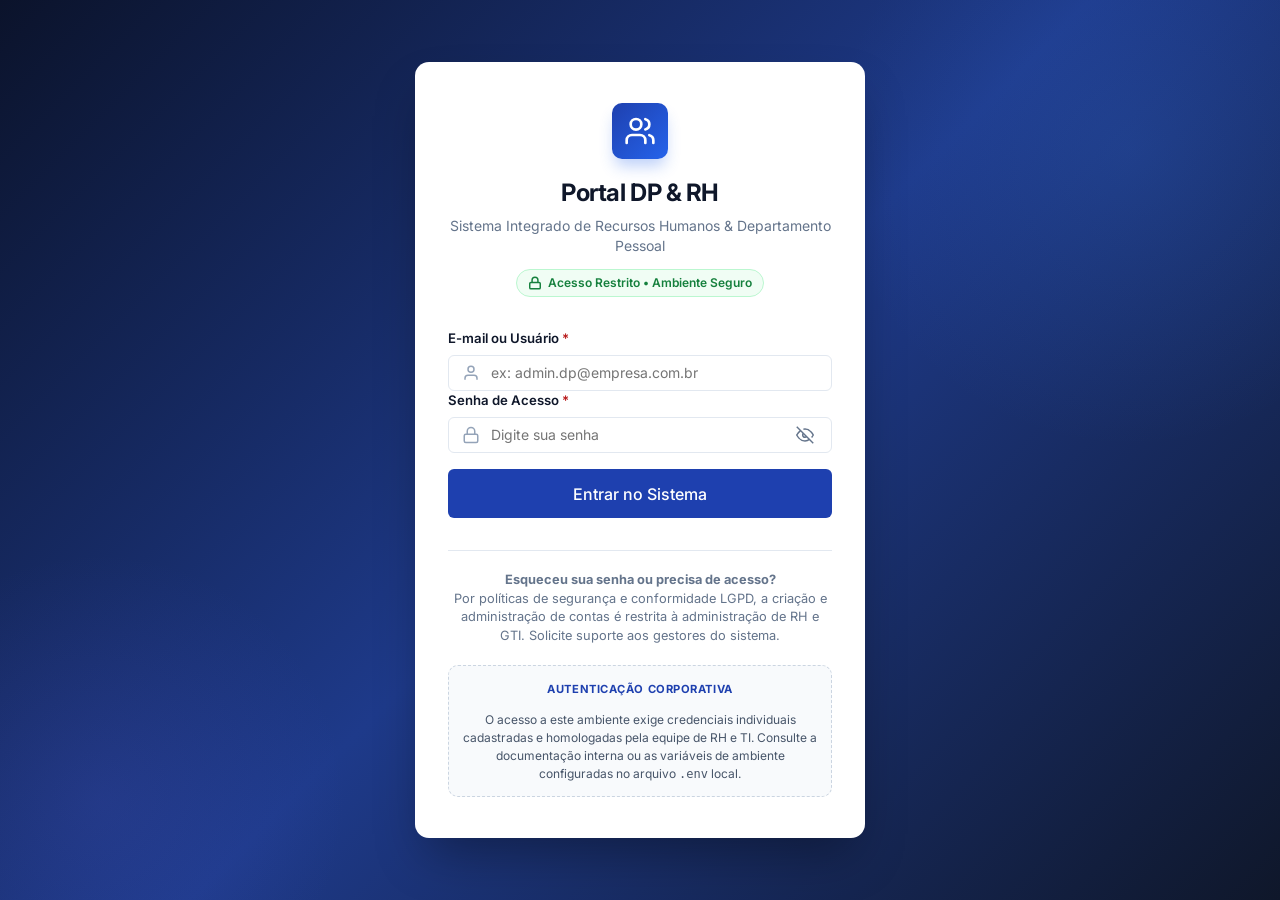
==== commit 36719b30: "chore(governanca): executar SPEC-GOV-002 de alinhamento com requisitos oficiais" ====
--- a/frontend/index.html
+++ b/frontend/index.html
@@ -118,17 +118,11 @@
         </p>
 
         <div class="demo-credentials-box">
-          <span class="demo-badge">Acessos de Demonstração Homologados</span>
-          <div class="demo-cred-row" style="margin-bottom: 0.6rem; padding-bottom: 0.5rem; border-bottom: 1px dashed #cbd5e1;">
-            <strong style="font-size: 0.78rem; color: #1e3a8a;">👑 Perfil Administrador:</strong>
-            <span>Usuário: <code>admin.dp@empresa.com.br</code></span>
-            <span>Senha: <code>Admin@RH2026!</code></span>
-          </div>
-          <div class="demo-cred-row">
-            <strong style="font-size: 0.78rem; color: #047857;">👤 Perfil Convidado (Analista RH):</strong>
-            <span>Usuário: <code>visitante@empresa.com.br</code></span>
-            <span>Senha: <code>Visitante@RH2026!</code></span>
-          </div>
+          <span class="demo-badge">Autenticação Corporativa</span>
+          <p style="font-size: 0.75rem; color: #475569; margin: 0.4rem 0 0 0;">
+            O acesso a este ambiente exige credenciais individuais cadastradas e homologadas pela equipe de RH e TI.
+            Consulte a documentação interna ou as variáveis de ambiente configuradas no arquivo <code>.env</code> local.
+          </p>
         </div>
       </div>
     </div>
